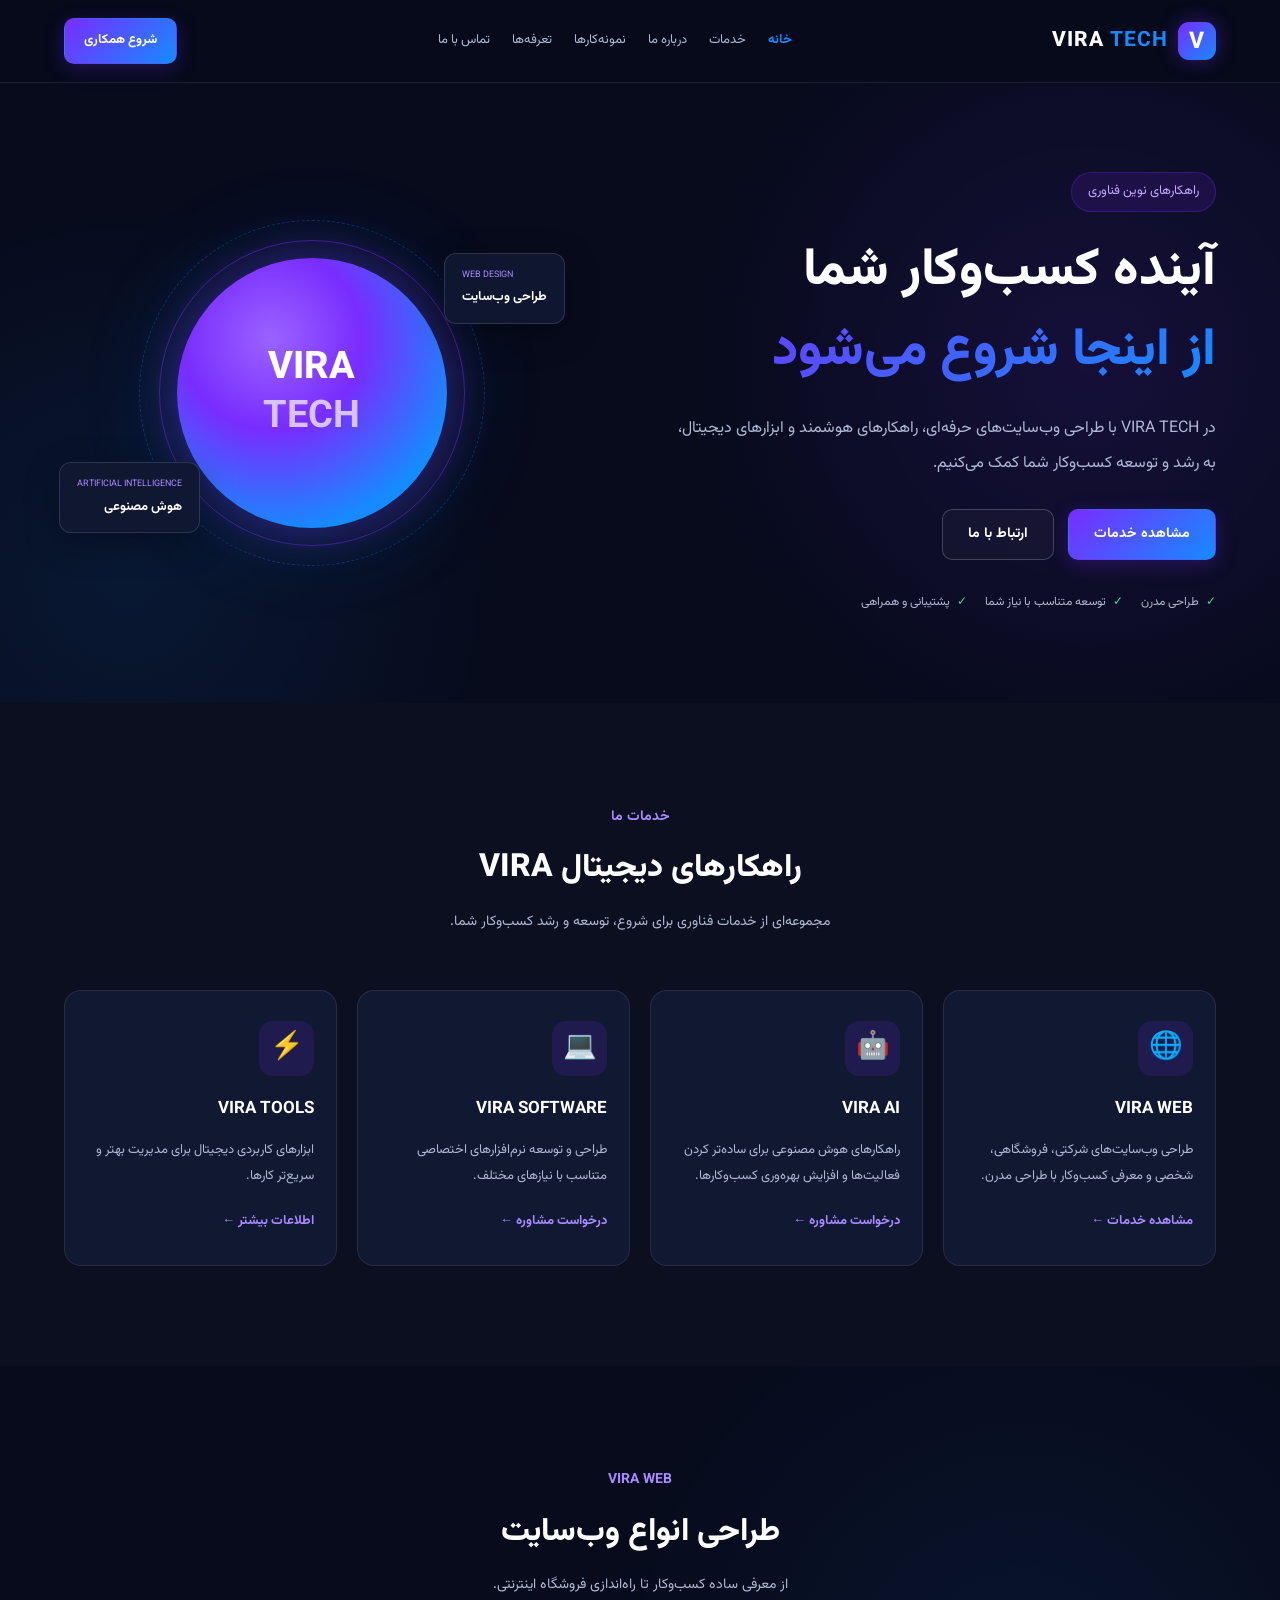
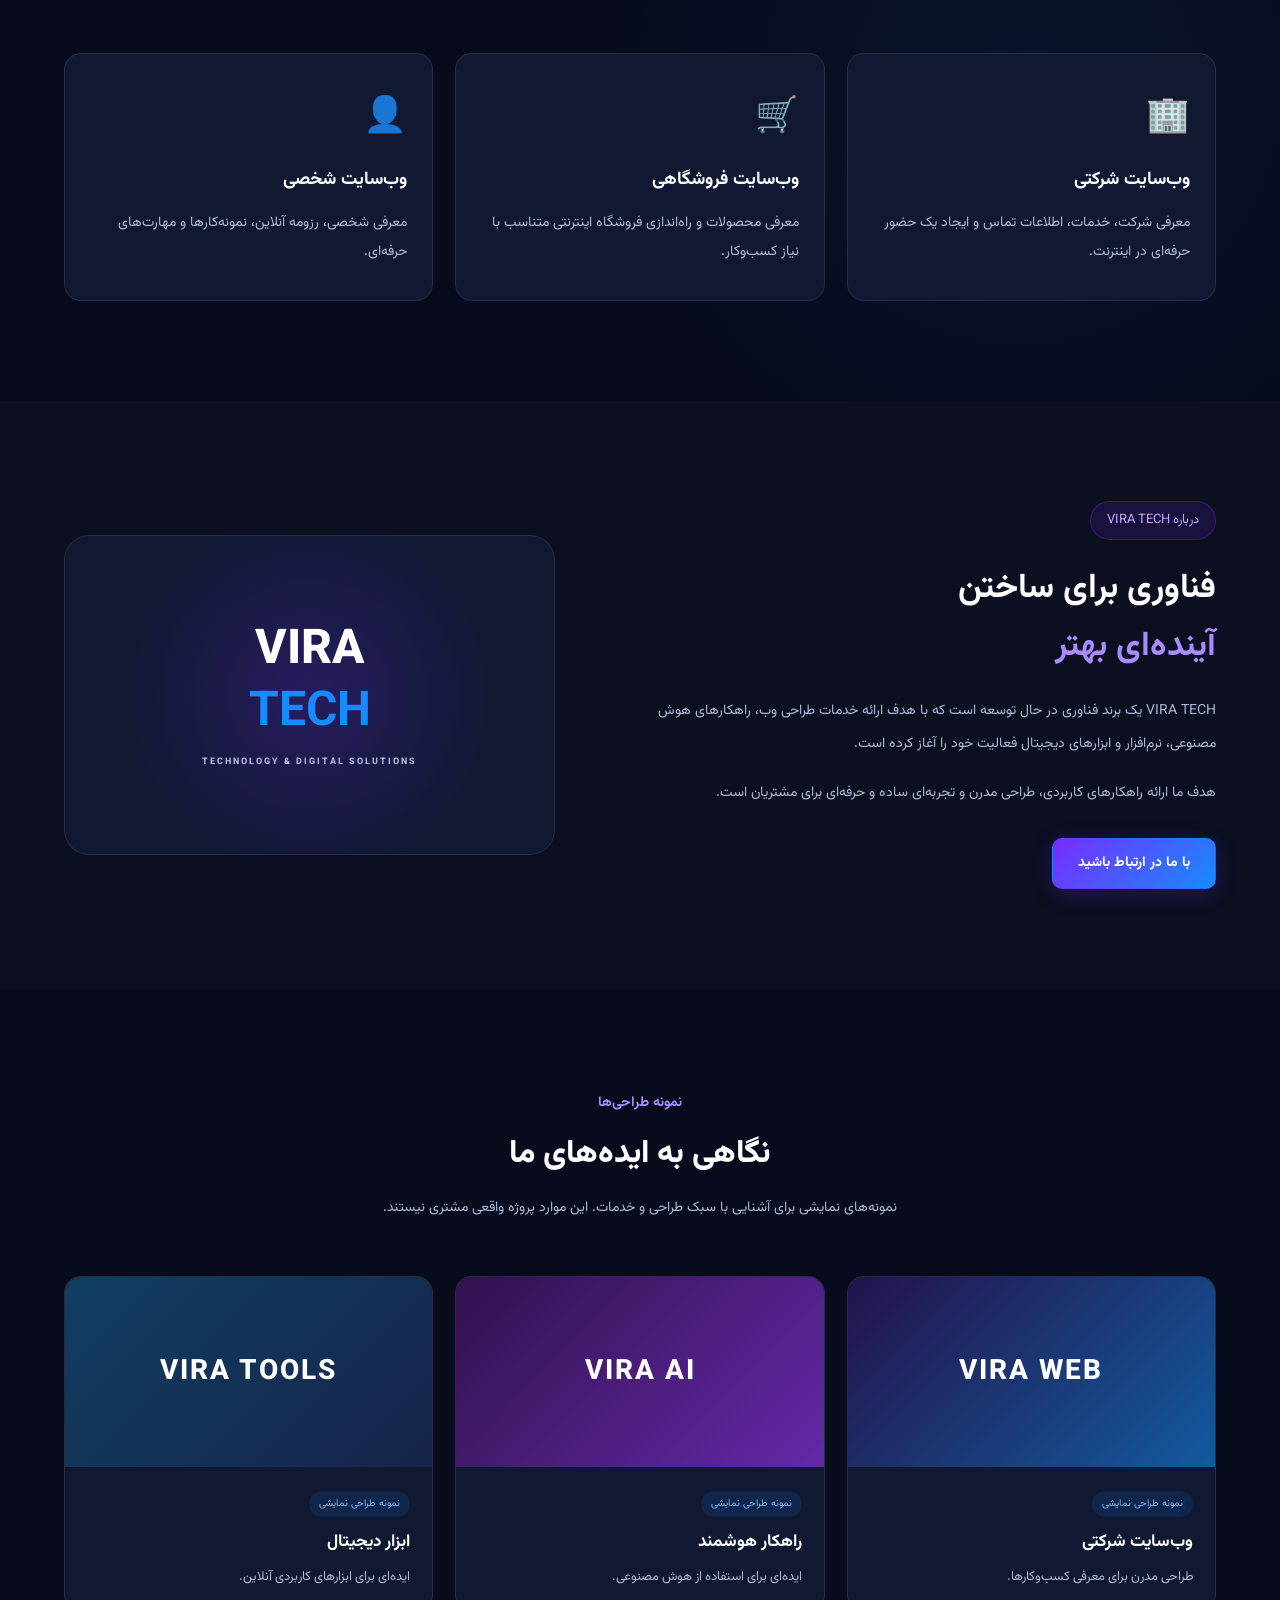
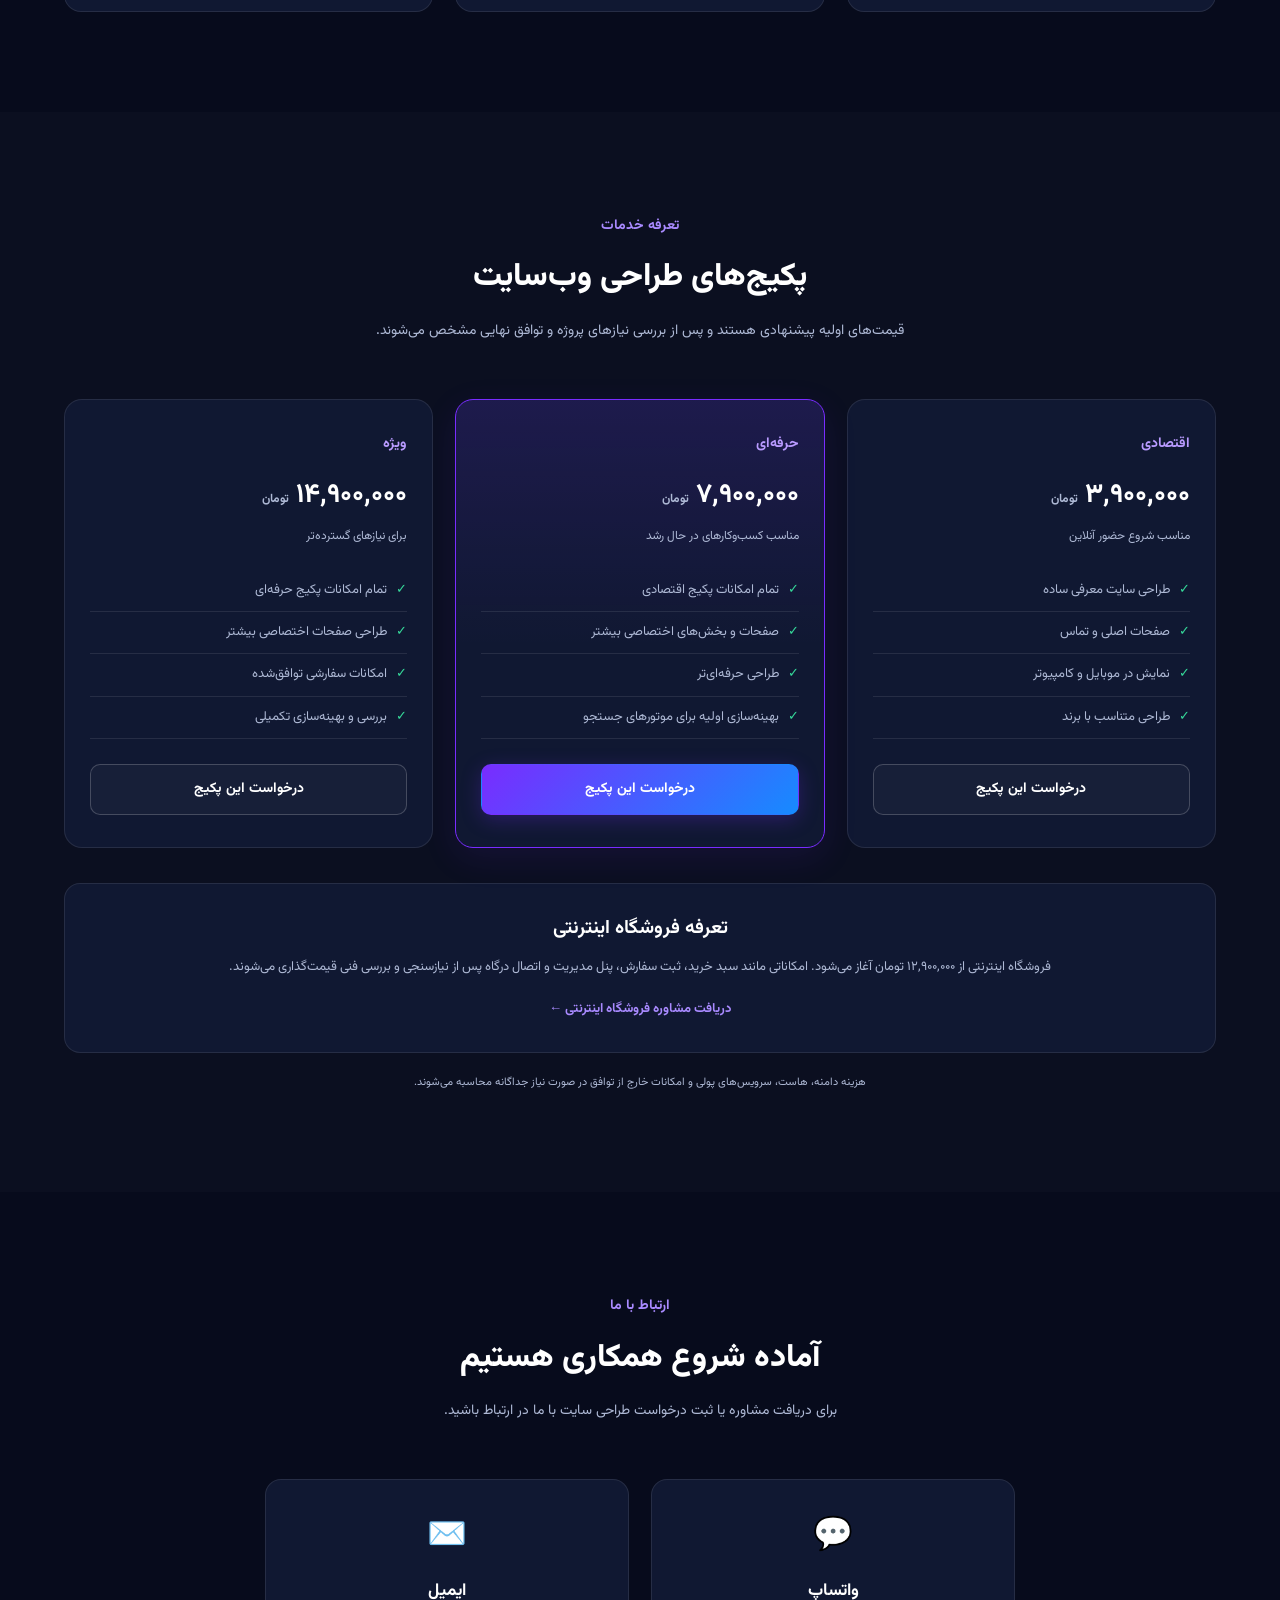
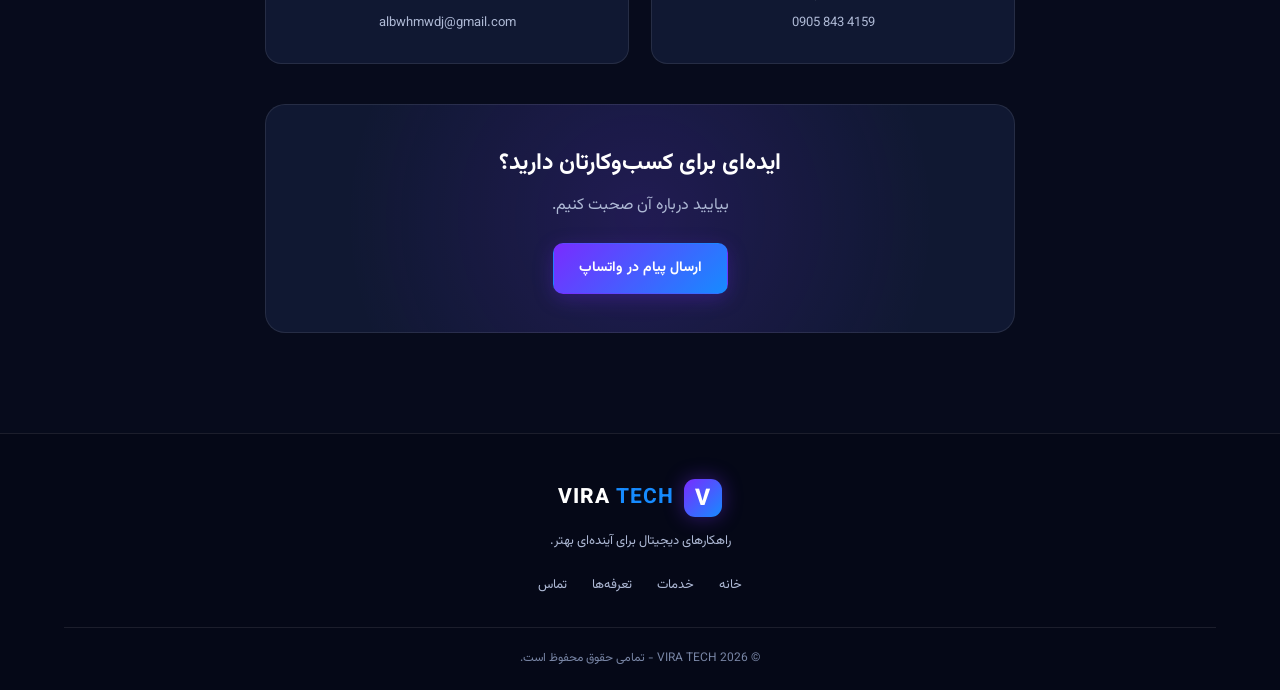
==== index.html @ 194a5f49 "Add files via upload" ====
<!DOCTYPE html>
<html lang="fa" dir="rtl">
<head>
    <meta charset="UTF-8">
    <meta name="viewport" content="width=device-width, initial-scale=1.0">

    <title>VIRA TECH | طراحی سایت و راهکارهای دیجیتال</title>

    <meta name="description" content="VIRA TECH ارائه‌دهنده خدمات طراحی وب‌سایت، راهکارهای هوش مصنوعی، نرم‌افزارهای اختصاصی و ابزارهای دیجیتال.">
    <meta name="keywords" content="طراحی سایت, طراحی سایت فروشگاهی, طراحی سایت شرکتی, هوش مصنوعی, ویرا تک">
    <meta name="author" content="VIRA TECH">
    <meta name="robots" content="index, follow">
    <meta name="theme-color" content="#070b1c">

    <meta property="og:title" content="VIRA TECH | آینده دیجیتال کسب‌وکار شما">
    <meta property="og:description" content="طراحی وب‌سایت و راهکارهای دیجیتال برای رشد کسب‌وکار شما.">
    <meta property="og:type" content="website">

    <!-- پس از تهیه دامنه، آدرس واقعی را جایگزین کنید -->
    <link rel="canonical" href="https://YOUR-DOMAIN.com/">

    <link rel="stylesheet" href="style.css">
</head>

<body>

    <!-- Header -->
    <header class="header">
        <div class="container nav-container">

            <a href="#home" class="logo">
                <span class="logo-icon">V</span>
                <span>VIRA <strong>TECH</strong></span>
            </a>

            <nav class="nav-menu">
                <a href="#home">خانه</a>
                <a href="#services">خدمات</a>
                <a href="#about">درباره ما</a>
                <a href="#portfolio">نمونه‌کارها</a>
                <a href="#pricing">تعرفه‌ها</a>
                <a href="#contact">تماس با ما</a>
            </nav>

            <a href="#contact" class="btn btn-primary nav-cta">
                شروع همکاری
            </a>

        </div>
    </header>


    <!-- Hero -->
    <section class="hero" id="home">
        <div class="container hero-container">

            <div class="hero-content">

                <span class="hero-tag">
                    راهکارهای نوین فناوری
                </span>

                <h1>
                    آینده کسب‌وکار شما
                    <span>از اینجا شروع می‌شود</span>
                </h1>

                <p>
                    در VIRA TECH با طراحی وب‌سایت‌های حرفه‌ای،
                    راهکارهای هوشمند و ابزارهای دیجیتال،
                    به رشد و توسعه کسب‌وکار شما کمک می‌کنیم.
                </p>

                <div class="hero-buttons">
                    <a href="#services" class="btn btn-primary">
                        مشاهده خدمات
                    </a>

                    <a href="#contact" class="btn btn-outline">
                        ارتباط با ما
                    </a>
                </div>

                <div class="hero-trust">
                    <span>طراحی مدرن</span>
                    <span>توسعه متناسب با نیاز شما</span>
                    <span>پشتیبانی و همراهی</span>
                </div>

            </div>

            <div class="hero-visual">
                <div class="hero-orb">
                    <div class="orb-inner">
                        <span>VIRA</span>
                        <strong>TECH</strong>
                    </div>
                </div>

                <div class="floating-card card-one">
                    <span>WEB DESIGN</span>
                    <strong>طراحی وب‌سایت</strong>
                </div>

                <div class="floating-card card-two">
                    <span>ARTIFICIAL INTELLIGENCE</span>
                    <strong>هوش مصنوعی</strong>
                </div>
            </div>

        </div>
    </section>


    <!-- Services -->
    <section class="section services" id="services">
        <div class="container">

            <div class="section-heading">
                <span>خدمات ما</span>
                <h2>راهکارهای دیجیتال VIRA</h2>
                <p>
                    مجموعه‌ای از خدمات فناوری برای شروع،
                    توسعه و رشد کسب‌وکار شما.
                </p>
            </div>

            <div class="services-grid">

                <article class="service-card">
                    <div class="service-icon">🌐</div>
                    <h3>VIRA WEB</h3>
                    <p>
                        طراحی وب‌سایت‌های شرکتی، فروشگاهی،
                        شخصی و معرفی کسب‌وکار با طراحی مدرن.
                    </p>
                    <a href="#web-services">مشاهده خدمات ←</a>
                </article>

                <article class="service-card">
                    <div class="service-icon">🤖</div>
                    <h3>VIRA AI</h3>
                    <p>
                        راهکارهای هوش مصنوعی برای ساده‌تر کردن
                        فعالیت‌ها و افزایش بهره‌وری کسب‌وکارها.
                    </p>
                    <a href="#contact">درخواست مشاوره ←</a>
                </article>

                <article class="service-card">
                    <div class="service-icon">💻</div>
                    <h3>VIRA SOFTWARE</h3>
                    <p>
                        طراحی و توسعه نرم‌افزارهای اختصاصی
                        متناسب با نیازهای مختلف.
                    </p>
                    <a href="#contact">درخواست مشاوره ←</a>
                </article>

                <article class="service-card">
                    <div class="service-icon">⚡</div>
                    <h3>VIRA TOOLS</h3>
                    <p>
                        ابزارهای کاربردی دیجیتال برای
                        مدیریت بهتر و سریع‌تر کارها.
                    </p>
                    <a href="#contact">اطلاعات بیشتر ←</a>
                </article>

            </div>
        </div>
    </section>


    <!-- Web Services -->
    <section class="section web-services" id="web-services">
        <div class="container">

            <div class="section-heading">
                <span>VIRA WEB</span>
                <h2>طراحی انواع وب‌سایت</h2>
                <p>
                    از معرفی ساده کسب‌وکار تا راه‌اندازی فروشگاه اینترنتی.
                </p>
            </div>

            <div class="web-types-grid">

                <article class="web-type-card">
                    <div class="web-type-icon">🏢</div>
                    <h3>وب‌سایت شرکتی</h3>
                    <p>
                        معرفی شرکت، خدمات، اطلاعات تماس
                        و ایجاد یک حضور حرفه‌ای در اینترنت.
                    </p>
                </article>

                <article class="web-type-card">
                    <div class="web-type-icon">🛒</div>
                    <h3>وب‌سایت فروشگاهی</h3>
                    <p>
                        معرفی محصولات و راه‌اندازی فروشگاه
                        اینترنتی متناسب با نیاز کسب‌وکار.
                    </p>
                </article>

                <article class="web-type-card">
                    <div class="web-type-icon">👤</div>
                    <h3>وب‌سایت شخصی</h3>
                    <p>
                        معرفی شخصی، رزومه آنلاین،
                        نمونه‌کارها و مهارت‌های حرفه‌ای.
                    </p>
                </article>

            </div>

        </div>
    </section>


    <!-- About -->
    <section class="section about" id="about">
        <div class="container about-container">

            <div class="about-content">
                <span class="section-tag">درباره VIRA TECH</span>

                <h2>
                    فناوری برای ساختن
                    <span>آینده‌ای بهتر</span>
                </h2>

                <p>
                    VIRA TECH یک برند فناوری در حال توسعه است
                    که با هدف ارائه خدمات طراحی وب، راهکارهای
                    هوش مصنوعی، نرم‌افزار و ابزارهای دیجیتال
                    فعالیت خود را آغاز کرده است.
                </p>

                <p>
                    هدف ما ارائه راهکارهای کاربردی، طراحی مدرن
                    و تجربه‌ای ساده و حرفه‌ای برای مشتریان است.
                </p>

                <a href="#contact" class="btn btn-primary">
                    با ما در ارتباط باشید
                </a>
            </div>

            <div class="about-visual">
                <div class="about-logo">
                    <span>VIRA</span>
                    <strong>TECH</strong>
                    <small>TECHNOLOGY & DIGITAL SOLUTIONS</small>
                </div>
            </div>

        </div>
    </section>


    <!-- Portfolio -->
    <section class="section portfolio" id="portfolio">
        <div class="container">

            <div class="section-heading">
                <span>نمونه طراحی‌ها</span>
                <h2>نگاهی به ایده‌های ما</h2>
                <p>
                    نمونه‌های نمایشی برای آشنایی با سبک طراحی و خدمات.
                    این موارد پروژه واقعی مشتری نیستند.
                </p>
            </div>

            <div class="portfolio-grid">

                <article class="portfolio-card">
                    <div class="portfolio-image portfolio-web">
                        <span>VIRA WEB</span>
                    </div>
                    <div class="portfolio-info">
                        <span class="demo-label">نمونه طراحی نمایشی</span>
                        <h3>وب‌سایت شرکتی</h3>
                        <p>طراحی مدرن برای معرفی کسب‌وکارها.</p>
                    </div>
                </article>

                <article class="portfolio-card">
                    <div class="portfolio-image portfolio-ai">
                        <span>VIRA AI</span>
                    </div>
                    <div class="portfolio-info">
                        <span class="demo-label">نمونه طراحی نمایشی</span>
                        <h3>راهکار هوشمند</h3>
                        <p>ایده‌ای برای استفاده از هوش مصنوعی.</p>
                    </div>
                </article>

                <article class="portfolio-card">
                    <div class="portfolio-image portfolio-tools">
                        <span>VIRA TOOLS</span>
                    </div>
                    <div class="portfolio-info">
                        <span class="demo-label">نمونه طراحی نمایشی</span>
                        <h3>ابزار دیجیتال</h3>
                        <p>ایده‌ای برای ابزارهای کاربردی آنلاین.</p>
                    </div>
                </article>

            </div>
        </div>
    </section>


    <!-- Pricing -->
    <section class="section pricing" id="pricing">
        <div class="container">

            <div class="section-heading">
                <span>تعرفه خدمات</span>
                <h2>پکیج‌های طراحی وب‌سایت</h2>
                <p>
                    قیمت‌های اولیه پیشنهادی هستند و پس از بررسی نیازهای
                    پروژه و توافق نهایی مشخص می‌شوند.
                </p>
            </div>

            <div class="pricing-grid">

                <article class="pricing-card">
                    <span class="plan-name">اقتصادی</span>
                    <h3>۳,۹۰۰,۰۰۰ <small>تومان</small></h3>
                    <p>مناسب شروع حضور آنلاین</p>

                    <ul>
                        <li>طراحی سایت معرفی ساده</li>
                        <li>صفحات اصلی و تماس</li>
                        <li>نمایش در موبایل و کامپیوتر</li>
                        <li>طراحی متناسب با برند</li>
                    </ul>

                    <a href="#contact" class="btn btn-outline">
                        درخواست این پکیج
                    </a>
                </article>

                <article class="pricing-card featured">
                    <span class="plan-name">حرفه‌ای</span>
                    <h3>۷,۹۰۰,۰۰۰ <small>تومان</small></h3>
                    <p>مناسب کسب‌وکارهای در حال رشد</p>

                    <ul>
                        <li>تمام امکانات پکیج اقتصادی</li>
                        <li>صفحات و بخش‌های اختصاصی بیشتر</li>
                        <li>طراحی حرفه‌ای‌تر</li>
                        <li>بهینه‌سازی اولیه برای موتورهای جستجو</li>
                    </ul>

                    <a href="#contact" class="btn btn-primary">
                        درخواست این پکیج
                    </a>
                </article>

                <article class="pricing-card">
                    <span class="plan-name">ویژه</span>
                    <h3>۱۴,۹۰۰,۰۰۰ <small>تومان</small></h3>
                    <p>برای نیازهای گسترده‌تر</p>

                    <ul>
                        <li>تمام امکانات پکیج حرفه‌ای</li>
                        <li>طراحی صفحات اختصاصی بیشتر</li>
                        <li>امکانات سفارشی توافق‌شده</li>
                        <li>بررسی و بهینه‌سازی تکمیلی</li>
                    </ul>

                    <a href="#contact" class="btn btn-outline">
                        درخواست این پکیج
                    </a>
                </article>

            </div>

            <div class="pricing-note">
                <h3>تعرفه فروشگاه اینترنتی</h3>
                <p>
                    فروشگاه اینترنتی از ۱۲,۹۰۰,۰۰۰ تومان آغاز می‌شود.
                    امکاناتی مانند سبد خرید، ثبت سفارش، پنل مدیریت
                    و اتصال درگاه پس از نیازسنجی و بررسی فنی قیمت‌گذاری می‌شوند.
                </p>
                <a href="#contact">دریافت مشاوره فروشگاه اینترنتی ←</a>
            </div>

            <p class="pricing-disclaimer">
                هزینه دامنه، هاست، سرویس‌های پولی و امکانات خارج از توافق
                در صورت نیاز جداگانه محاسبه می‌شوند.
            </p>

        </div>
    </section>


    <!-- Contact -->
    <section class="section contact" id="contact">
        <div class="container">

            <div class="section-heading">
                <span>ارتباط با ما</span>
                <h2>آماده شروع همکاری هستیم</h2>
                <p>
                    برای دریافت مشاوره یا ثبت درخواست طراحی سایت
                    با ما در ارتباط باشید.
                </p>
            </div>

            <div class="contact-grid">

                <a href="https://wa.me/989058434159?text=سلام، برای دریافت اطلاعات خدمات VIRA TECH پیام می‌دهم."
                   target="_blank" rel="noopener noreferrer"
                   class="contact-card">
                    <span>💬</span>
                    <h3>واتساپ</h3>
                    <p>0905 843 4159</p>
                </a>

                <a href="mailto:albwhmwdj@gmail.com" class="contact-card">
                    <span>✉️</span>
                    <h3>ایمیل</h3>
                    <p>albwhmwdj@gmail.com</p>
                </a>

            </div>

            <div class="contact-cta">
                <h3>ایده‌ای برای کسب‌وکارتان دارید؟</h3>
                <p>بیایید درباره آن صحبت کنیم.</p>

                <a href="https://wa.me/989058434159"
                   target="_blank" rel="noopener noreferrer"
                   class="btn btn-primary">
                    ارسال پیام در واتساپ
                </a>
            </div>

        </div>
    </section>


    <!-- Footer -->
    <footer class="footer">
        <div class="container footer-container">

            <a href="#home" class="logo footer-logo">
                <span class="logo-icon">V</span>
                <span>VIRA <strong>TECH</strong></span>
            </a>

            <p>
                راهکارهای دیجیتال برای آینده‌ای بهتر.
            </p>

            <div class="footer-links">
                <a href="#home">خانه</a>
                <a href="#services">خدمات</a>
                <a href="#pricing">تعرفه‌ها</a>
                <a href="#contact">تماس</a>
            </div>

            <div class="footer-bottom">
                <p>© 2026 VIRA TECH - تمامی حقوق محفوظ است.</p>
            </div>

        </div>
    </footer>


    <script src="script.js"></script>

</body>
</html>
---- style.css ----
@import url('https://fonts.googleapis.com/css2?family=Vazirmatn:wght@400;500;600;700;800&display=swap');

:root {
    --bg: #070b1c;
    --surface: #101832;
    --surface-light: #172341;
    --purple: #792cff;
    --blue: #168bff;
    --white: #ffffff;
    --muted: #aeb9d5;
    --border: rgba(255,255,255,0.09);
    --gradient: linear-gradient(135deg, #792cff, #168bff);
}

* {
    margin: 0;
    padding: 0;
    box-sizing: border-box;
}

html {
    scroll-behavior: smooth;
    scroll-padding-top: 90px;
}

body {
    background: var(--bg);
    color: var(--white);
    font-family: 'Vazirmatn', sans-serif;
    line-height: 1.8;
    overflow-x: hidden;
}

a {
    text-decoration: none;
    color: inherit;
}

button,
input {
    font-family: inherit;
}

.container {
    width: 90%;
    max-width: 1200px;
    margin: auto;
}

.section {
    padding: 100px 0;
}

section {
    scroll-margin-top: 85px;
}

/* HEADER */

.header {
    width: 100%;
    position: sticky;
    top: 0;
    z-index: 1000;
    background: rgba(7, 11, 28, 0.92);
    backdrop-filter: blur(15px);
    border-bottom: 1px solid var(--border);
}

.nav-container {
    min-height: 82px;
    display: flex;
    align-items: center;
    justify-content: space-between;
    gap: 20px;
}

.logo {
    display: inline-flex;
    align-items: center;
    gap: 10px;
    font-size: 21px;
    font-weight: 800;
    letter-spacing: 1px;
    white-space: nowrap;
}

.logo strong {
    color: var(--blue);
}

.logo-icon {
    width: 38px;
    height: 38px;
    border-radius: 11px;
    background: var(--gradient);
    display: grid;
    place-items: center;
    font-size: 23px;
    box-shadow: 0 0 20px rgba(121,44,255,0.4);
}

.nav-menu {
    display: flex;
    align-items: center;
    gap: 22px;
}

.nav-menu a {
    font-size: 13px;
    color: var(--muted);
    transition: 0.3s;
}

.nav-menu a:hover {
    color: var(--blue);
}

/* BUTTONS */

.btn {
    display: inline-flex;
    align-items: center;
    justify-content: center;
    gap: 8px;
    padding: 12px 25px;
    border-radius: 10px;
    font-size: 14px;
    font-weight: 700;
    border: 1px solid transparent;
    cursor: pointer;
    transition: 0.3s;
    text-align: center;
}

.btn:hover {
    transform: translateY(-3px);
}

.btn-primary {
    background: var(--gradient);
    color: var(--white);
    box-shadow: 0 5px 20px rgba(121,44,255,0.25);
}

.btn-primary:hover {
    box-shadow: 0 8px 30px rgba(121,44,255,0.4);
}

.btn-outline {
    border-color: rgba(255,255,255,0.2);
    color: var(--white);
    background: rgba(255,255,255,0.03);
}

.btn-outline:hover {
    border-color: var(--purple);
    background: rgba(121,44,255,0.12);
}

.nav-cta {
    padding: 10px 19px;
    font-size: 13px;
}

/* HERO */

.hero {
    min-height: 620px;
    display: flex;
    align-items: center;
    position: relative;
    overflow: hidden;
    background:
        radial-gradient(circle at 85% 45%, rgba(121,44,255,0.13), transparent 35%),
        radial-gradient(circle at 10% 80%, rgba(22,139,255,0.1), transparent 30%);
}

.hero-container {
    display: grid;
    grid-template-columns: 1.1fr 0.9fr;
    align-items: center;
    gap: 50px;
    padding-top: 60px;
    padding-bottom: 60px;
}

.hero-content {
    max-width: 650px;
}

.hero-tag,
.section-tag {
    display: inline-block;
    padding: 7px 16px;
    background: rgba(121,44,255,0.13);
    border: 1px solid rgba(121,44,255,0.3);
    color: #c5a5ff;
    border-radius: 30px;
    font-size: 13px;
    margin-bottom: 20px;
}

.hero h1 {
    font-size: clamp(32px, 4.5vw, 52px);
    line-height: 1.55;
    font-weight: 800;
    margin-bottom: 18px;
}

.hero h1 span {
    display: block;
    background: var(--gradient);
    background-clip: text;
    -webkit-background-clip: text;
    color: transparent;
}

.hero-content > p {
    color: var(--muted);
    font-size: 16px;
    line-height: 2.2;
    max-width: 550px;
    margin-bottom: 28px;
}

.hero-buttons {
    display: flex;
    flex-wrap: wrap;
    gap: 14px;
}

.hero-trust {
    display: flex;
    flex-wrap: wrap;
    gap: 18px;
    margin-top: 32px;
    color: var(--muted);
    font-size: 12px;
}

.hero-trust span::before {
    content: "✓";
    color: #36d99a;
    margin-left: 7px;
}

.hero-visual {
    position: relative;
    min-height: 390px;
    display: flex;
    align-items: center;
    justify-content: center;
}

.hero-orb {
    width: 270px;
    height: 270px;
    border-radius: 50%;
    background:
        radial-gradient(circle at 35% 30%, #9b63ff, #792cff 35%, #168bff 75%);
    box-shadow:
        0 0 50px rgba(121,44,255,0.4),
        0 0 100px rgba(22,139,255,0.2);
    display: grid;
    place-items: center;
    animation: float 5s ease-in-out infinite;
    position: relative;
}

.hero-orb::before {
    content: "";
    position: absolute;
    inset: -18px;
    border: 1px solid rgba(121,44,255,0.45);
    border-radius: 50%;
}

.hero-orb::after {
    content: "";
    position: absolute;
    inset: -38px;
    border: 1px dashed rgba(22,139,255,0.3);
    border-radius: 50%;
}

.orb-inner {
    display: flex;
    flex-direction: column;
    align-items: center;
    line-height: 1.3;
    font-size: 38px;
    font-weight: 800;
}

.orb-inner strong {
    color: #d7c3ff;
}

.floating-card {
    position: absolute;
    background: rgba(16,24,50,0.95);
    border: 1px solid rgba(255,255,255,0.13);
    border-radius: 12px;
    padding: 13px 17px;
    box-shadow: 0 10px 35px rgba(0,0,0,0.3);
    backdrop-filter: blur(10px);
    display: flex;
    flex-direction: column;
    gap: 3px;
}

.floating-card span {
    font-size: 9px;
    color: #a88aff;
    direction: ltr;
}

.floating-card strong {
    font-size: 13px;
}

.card-one {
    top: 55px;
    right: -5px;
}

.card-two {
    bottom: 55px;
    left: -5px;
}

@keyframes float {
    0%, 100% {
        transform: translateY(0);
    }
    50% {
        transform: translateY(-15px);
    }
}

/* SECTION HEADING */

.section-heading {
    text-align: center;
    max-width: 680px;
    margin: 0 auto 55px;
}

.section-heading > span {
    display: inline-block;
    color: #a98aff;
    font-size: 14px;
    font-weight: 700;
    margin-bottom: 10px;
}

.section-heading h2 {
    font-size: 32px;
    font-weight: 800;
    margin-bottom: 12px;
}

.section-heading p {
    color: var(--muted);
    font-size: 14px;
}

/* SERVICES */

.services {
    background: rgba(255,255,255,0.015);
}

.services-grid {
    display: grid;
    grid-template-columns: repeat(4, 1fr);
    gap: 20px;
}

.service-card {
    background: var(--surface);
    border: 1px solid var(--border);
    border-radius: 17px;
    padding: 30px 22px;
    transition: 0.35s;
    min-height: 255px;
}

.service-card:hover {
    transform: translateY(-8px);
    border-color: var(--purple);
    box-shadow: 0 12px 35px rgba(121,44,255,0.12);
}

.service-icon {
    width: 55px;
    height: 55px;
    border-radius: 14px;
    background: rgba(121,44,255,0.14);
    display: grid;
    place-items: center;
    font-size: 27px;
    margin-bottom: 18px;
}

.service-card h3 {
    font-size: 17px;
    margin-bottom: 12px;
}

.service-card p {
    font-size: 13px;
    color: var(--muted);
    line-height: 2;
    margin-bottom: 18px;
}

.service-card a,
.pricing-note a {
    font-size: 13px;
    font-weight: 700;
    color: #a98aff;
}

.service-card a:hover,
.pricing-note a:hover {
    color: var(--blue);
}

/* WEB TYPES */

.web-services {
    background:
        radial-gradient(circle at 80% 50%, rgba(22,139,255,0.07), transparent 40%);
}

.web-types-grid {
    display: grid;
    grid-template-columns: repeat(3, 1fr);
    gap: 22px;
}

.web-type-card {
    background: var(--surface);
    border: 1px solid var(--border);
    padding: 32px 25px;
    border-radius: 17px;
    transition: 0.3s;
}

.web-type-card:hover {
    border-color: var(--blue);
    transform: translateY(-5px);
}

.web-type-icon {
    font-size: 35px;
    margin-bottom: 15px;
}

.web-type-card h3 {
    font-size: 18px;
    margin-bottom: 12px;
}

.web-type-card p {
    font-size: 14px;
    color: var(--muted);
    line-height: 2.1;
}

/* ABOUT */

.about {
    background: rgba(255,255,255,0.015);
}

.about-container {
    display: grid;
    grid-template-columns: 1.1fr 0.9fr;
    gap: 60px;
    align-items: center;
}

.about-content h2 {
    font-size: 34px;
    line-height: 1.7;
    margin-bottom: 20px;
}

.about-content h2 span {
    display: block;
    color: #a98aff;
}

.about-content p {
    color: var(--muted);
    font-size: 14px;
    line-height: 2.3;
    margin-bottom: 17px;
}

.about-content .btn {
    margin-top: 12px;
}

.about-visual {
    min-height: 320px;
    border: 1px solid var(--border);
    border-radius: 25px;
    background:
        radial-gradient(circle at center, rgba(121,44,255,0.22), transparent 65%),
        var(--surface);
    display: grid;
    place-items: center;
}

.about-logo {
    display: flex;
    flex-direction: column;
    align-items: center;
    line-height: 1.3;
    font-size: 48px;
    font-weight: 800;
}

.about-logo strong {
    color: var(--blue);
}

.about-logo small {
    font-size: 9px;
    color: var(--muted);
    letter-spacing: 2px;
    margin-top: 12px;
    direction: ltr;
}

/* PORTFOLIO */

.portfolio-grid {
    display: grid;
    grid-template-columns: repeat(3, 1fr);
    gap: 22px;
}

.portfolio-card {
    background: var(--surface);
    border: 1px solid var(--border);
    border-radius: 17px;
    overflow: hidden;
    transition: 0.3s;
}

.portfolio-card:hover {
    transform: translateY(-6px);
    border-color: var(--purple);
}

.portfolio-image {
    height: 190px;
    display: grid;
    place-items: center;
    font-size: 28px;
    font-weight: 800;
    direction: ltr;
    letter-spacing: 2px;
}

.portfolio-web {
    background: linear-gradient(135deg, #24134c, #125a9d);
}

.portfolio-ai {
    background: linear-gradient(135deg, #31124e, #6428a8);
}

.portfolio-tools {
    background: linear-gradient(135deg, #103e61, #17244b);
}

.portfolio-info {
    padding: 22px;
}

.demo-label {
    display: inline-block;
    background: rgba(22,139,255,0.12);
    color: #73baff;
    border-radius: 20px;
    padding: 4px 10px;
    font-size: 10px;
    margin-bottom: 10px;
}

.portfolio-info h3 {
    font-size: 17px;
    margin-bottom: 8px;
}

.portfolio-info p {
    color: var(--muted);
    font-size: 13px;
}

/* PRICING */

.pricing {
    background: rgba(255,255,255,0.015);
}

.pricing-grid {
    display: grid;
    grid-template-columns: repeat(3, 1fr);
    gap: 22px;
    align-items: stretch;
}

.pricing-card {
    background: var(--surface);
    border: 1px solid var(--border);
    border-radius: 18px;
    padding: 32px 25px;
    transition: 0.3s;
    display: flex;
    flex-direction: column;
}

.pricing-card:hover {
    transform: translateY(-6px);
    border-color: var(--purple);
}

.pricing-card.featured {
    border-color: var(--purple);
    background:
        linear-gradient(180deg, rgba(121,44,255,0.13), transparent 55%),
        var(--surface);
    box-shadow: 0 10px 35px rgba(121,44,255,0.1);
}

.plan-name {
    color: #b99bff;
    font-size: 14px;
    font-weight: 700;
}

.pricing-card h3 {
    font-size: 27px;
    margin: 15px 0 5px;
}

.pricing-card h3 small {
    font-size: 12px;
    color: var(--muted);
}

.pricing-card > p {
    color: var(--muted);
    font-size: 12px;
    margin-bottom: 22px;
}

.pricing-card ul {
    list-style: none;
    margin-bottom: 25px;
    flex: 1;
}

.pricing-card li {
    color: var(--muted);
    font-size: 13px;
    padding: 9px 0;
    border-bottom: 1px solid var(--border);
}

.pricing-card li::before {
    content: "✓";
    color: #36d99a;
    margin-left: 9px;
}

.pricing-card .btn {
    width: 100%;
}

.pricing-note {
    margin-top: 35px;
    padding: 28px;
    border-radius: 16px;
    border: 1px solid var(--border);
    background: var(--surface);
    text-align: center;
}

.pricing-note h3 {
    font-size: 19px;
    margin-bottom: 10px;
}

.pricing-note p {
    color: var(--muted);
    font-size: 13px;
    margin-bottom: 15px;
}

.pricing-disclaimer {
    text-align: center;
    color: var(--muted);
    font-size: 11px;
    margin-top: 20px;
}

/* CONTACT */

.contact-grid {
    display: grid;
    grid-template-columns: repeat(2, 1fr);
    gap: 22px;
    max-width: 750px;
    margin: 0 auto 40px;
}

.contact-card {
    background: var(--surface);
    border: 1px solid var(--border);
    padding: 28px;
    border-radius: 16px;
    text-align: center;
    transition: 0.3s;
}

.contact-card:hover {
    border-color: var(--blue);
    transform: translateY(-5px);
}

.contact-card > span {
    font-size: 32px;
}

.contact-card h3 {
    font-size: 17px;
    margin: 10px 0 5px;
}

.contact-card p {
    color: var(--muted);
    font-size: 13px;
    direction: ltr;
}

.contact-cta {
    max-width: 750px;
    margin: auto;
    text-align: center;
    padding: 38px 20px;
    background:
        radial-gradient(circle at center, rgba(121,44,255,0.16), transparent 75%),
        var(--surface);
    border: 1px solid var(--border);
    border-radius: 20px;
}

.contact-cta h3 {
    font-size: 23px;
    margin-bottom: 8px;
}

.contact-cta p {
    color: var(--muted);
    margin-bottom: 22px;
}

/* FOOTER */

.footer {
    background: #050817;
    border-top: 1px solid var(--border);
    padding: 45px 0 20px;
}

.footer-container {
    display: flex;
    flex-direction: column;
    align-items: center;
    text-align: center;
}

.footer-container > p {
    color: var(--muted);
    font-size: 13px;
    margin: 13px 0 20px;
}

.footer-links {
    display: flex;
    flex-wrap: wrap;
    justify-content: center;
    gap: 25px;
    margin-bottom: 30px;
}

.footer-links a {
    color: var(--muted);
    font-size: 13px;
    transition: 0.3s;
}

.footer-links a:hover {
    color: var(--blue);
}

.footer-bottom {
    width: 100%;
    padding-top: 20px;
    border-top: 1px solid var(--border);
}

.footer-bottom p {
    color: #7885a5;
    font-size: 12px;
}

/* RESPONSIVE TABLET */

@media (max-width: 950px) {

    .nav-menu {
        gap: 12px;
    }

    .nav-menu a {
        font-size: 11px;
    }

    .services-grid {
        grid-template-columns: repeat(2, 1fr);
    }

    .hero-container {
        gap: 25px;
    }

    .hero h1 {
        font-size: 38px;
    }

    .hero-orb {
        width: 220px;
        height: 220px;
    }

    .about-container {
        gap: 30px;
    }
}

/* RESPONSIVE MOBILE */

@media (max-width: 650px) {

    .container {
        width: 92%;
    }

    .section {
        padding: 70px 0;
    }

    .nav-container {
        min-height: 70px;
        flex-wrap: wrap;
        padding: 12px 0;
        justify-content: space-between;
    }

    .logo {
        font-size: 18px;
    }

    .nav-menu {
        order: 3;
        width: 100%;
        overflow-x: auto;
        justify-content: flex-start;
        padding: 9px 0;
        gap: 19px;
        scrollbar-width: none;
    }

    .nav-menu::-webkit-scrollbar {
        display: none;
    }

    .nav-menu a {
        font-size: 12px;
        white-space: nowrap;
    }

    .nav-cta {
        font-size: 11px;
        padding: 8px 12px;
    }

    .hero {
        min-height: auto;
    }

    .hero-container {
        grid-template-columns: 1fr;
        text-align: center;
        padding-top: 55px;
        padding-bottom: 60px;
        gap: 20px;
    }

    .hero-content {
        margin: auto;
    }

    .hero h1 {
        font-size: 32px;
    }

    .hero-content > p {
        font-size: 14px;
    }

    .hero-buttons,
    .hero-trust {
        justify-content: center;
    }

    .hero-trust {
        gap: 10px;
    }

    .hero-trust span {
        font-size: 10px;
    }

    .hero-visual {
        min-height: 300px;
    }

    .hero-orb {
        width: 190px;
        height: 190px;
    }

    .orb-inner {
        font-size: 30px;
    }

    .floating-card {
        padding: 9px 12px;
    }

    .floating-card strong {
        font-size: 11px;
    }

    .card-one {
        right: 0;
        top: 35px;
    }

    .card-two {
        left: 0;
        bottom: 35px;
    }

    .section-heading {
        margin-bottom: 35px;
    }

    .section-heading h2 {
        font-size: 25px;
    }

    .services-grid,
    .web-types-grid,
    .portfolio-grid,
    .pricing-grid,
    .contact-grid {
        grid-template-columns: 1fr;
    }

    .service-card {
        min-height: auto;
    }

    .about-container {
        grid-template-columns: 1fr;
        gap: 30px;
    }

    .about-content h2 {
        font-size: 27px;
    }

    .about-visual {
        min-height: 240px;
    }

    .about-logo {
        font-size: 38px;
    }

    .portfolio-image {
        height: 170px;
    }

    .pricing-card {
        padding: 27px 22px;
    }

    .contact-cta h3 {
        font-size: 19px;
    }

    .footer-links {
        gap: 15px;
    }
}

/* SMALL MOBILE */

@media (max-width: 380px) {

    .logo {
        font-size: 16px;
    }

    .nav-cta {
        font-size: 10px;
        padding: 7px 9px;
    }

    .hero h1 {
        font-size: 27px;
    }

    .hero-buttons .btn {
        width: 100%;
    }

    .hero-orb {
        width: 165px;
        height: 165px;
    }

    .floating-card strong {
        font-size: 10px;
    }
}

/* REDUCED MOTION */

@media (prefers-reduced-motion: reduce) {
    *,
    *::before,
    *::after {
        scroll-behavior: auto !important;
        animation-duration: 0.01ms !important;
        animation-iteration-count: 1 !important;
        transition-duration: 0.01ms !important;
    }
}
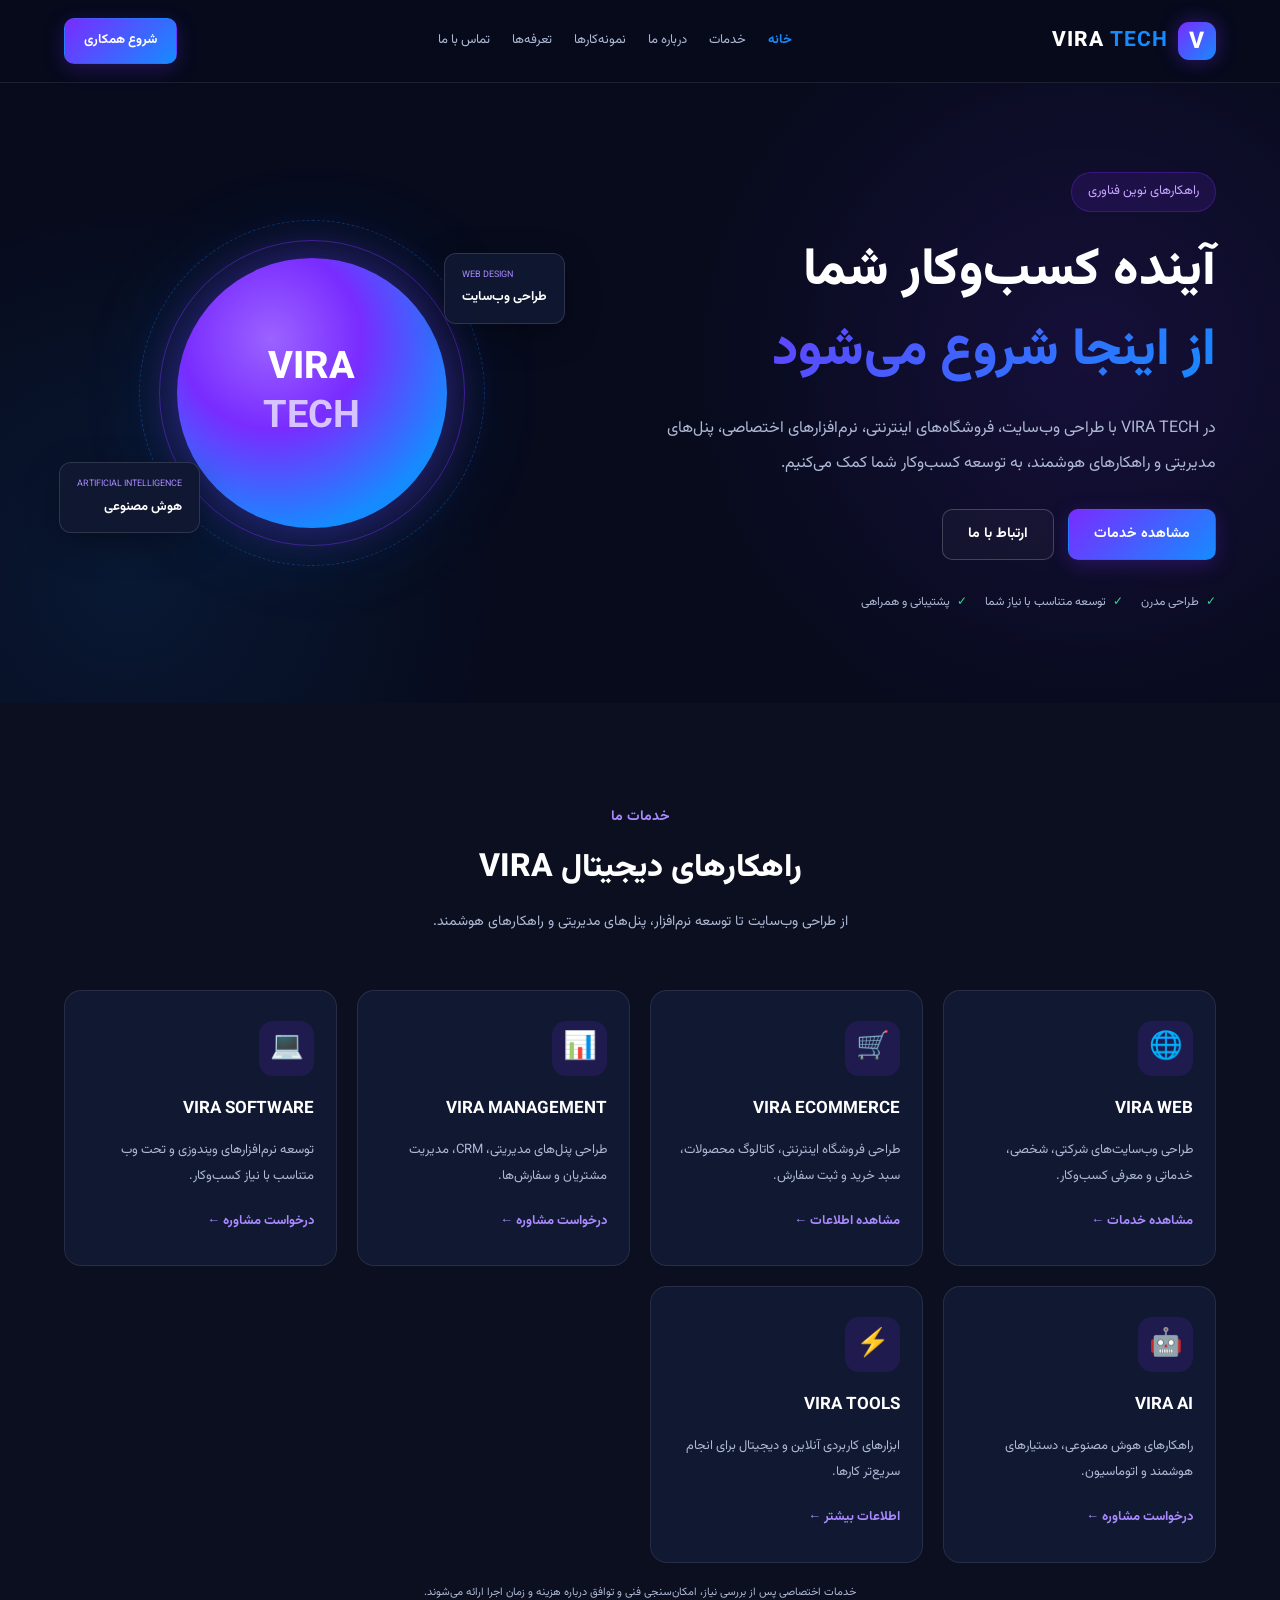
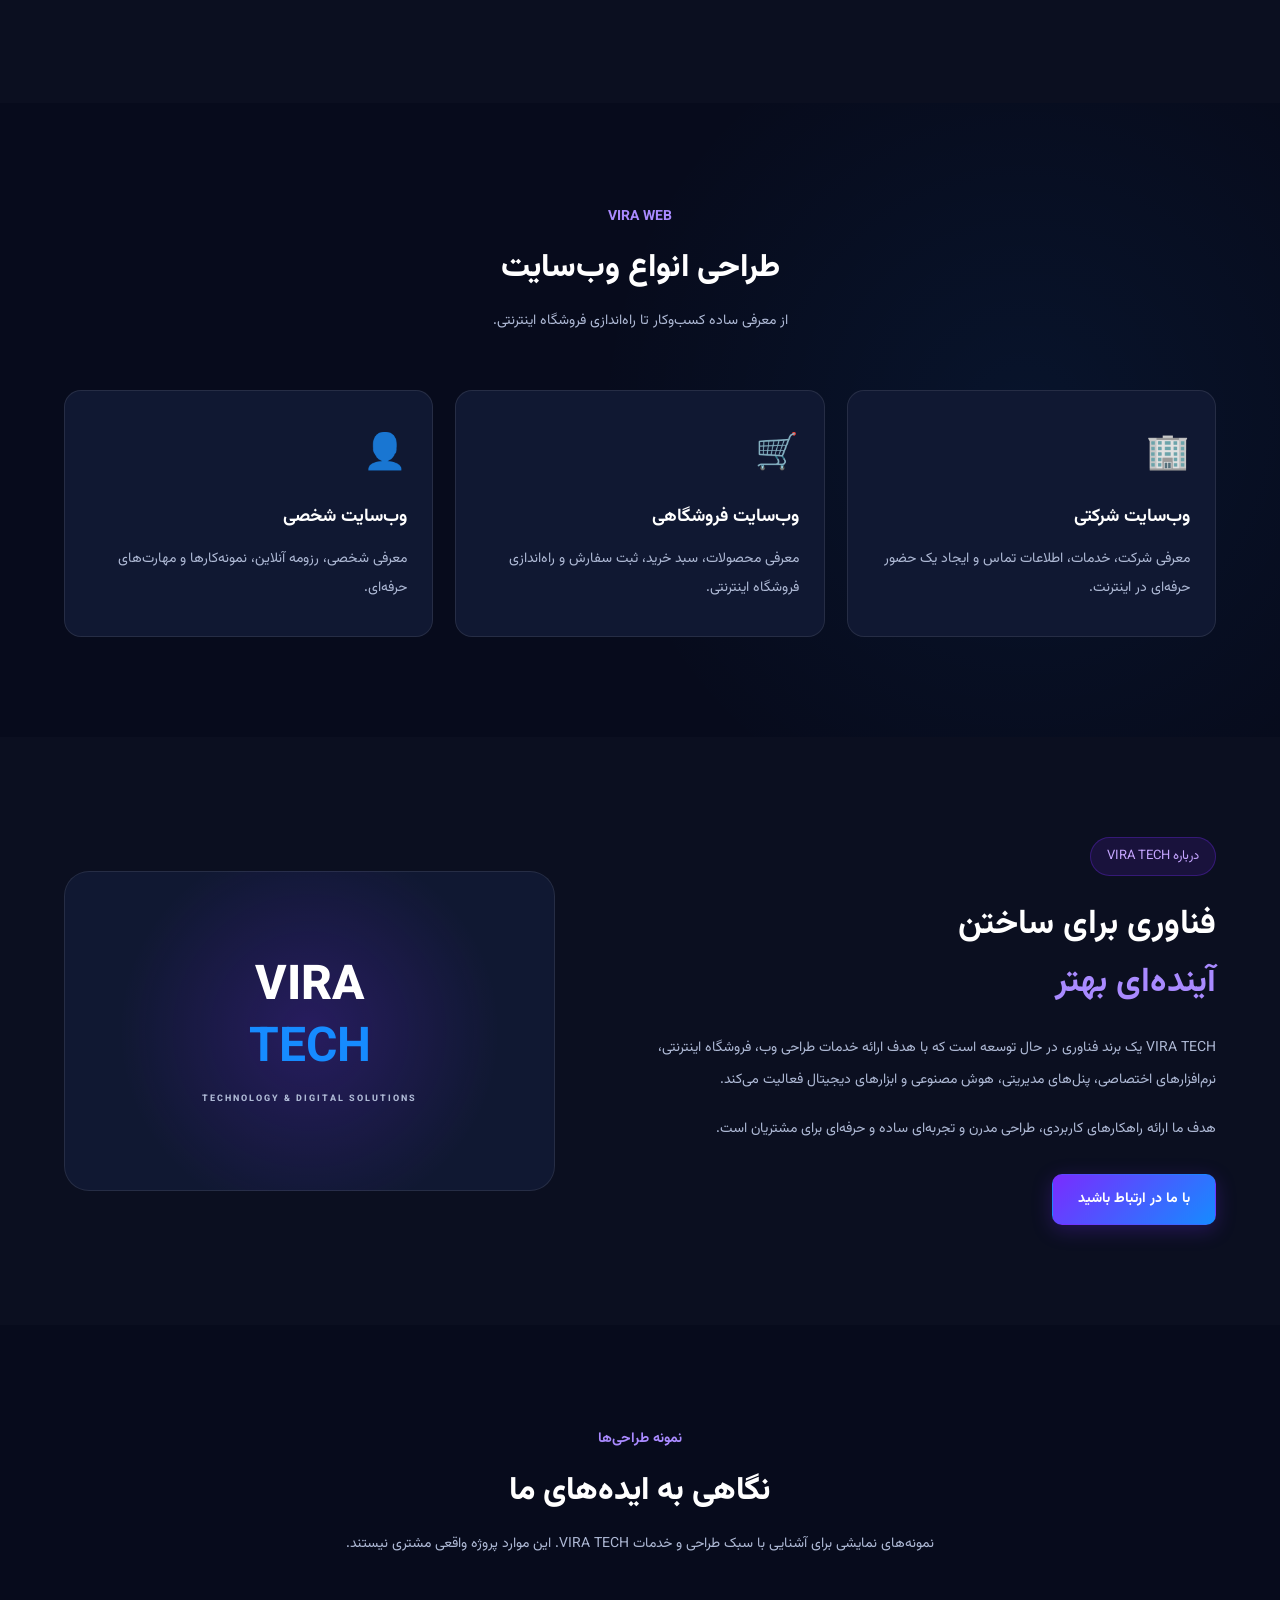
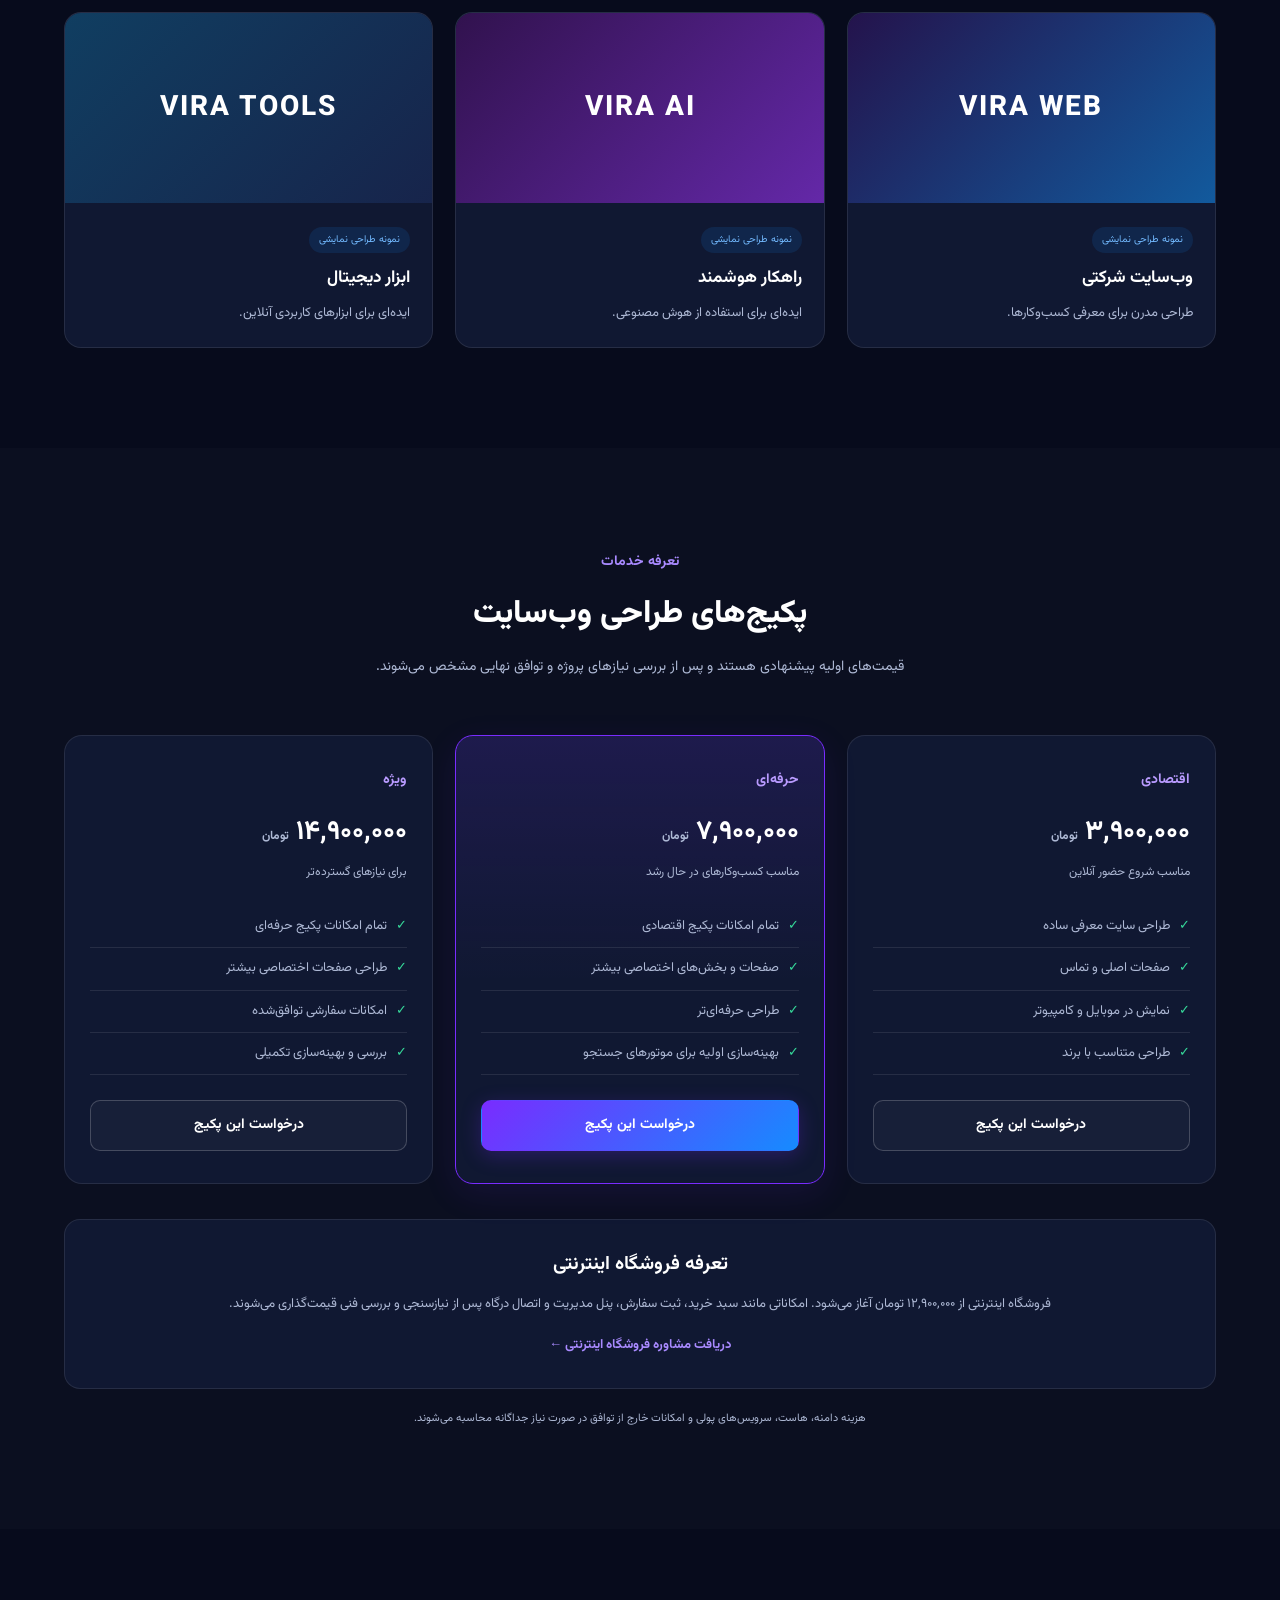
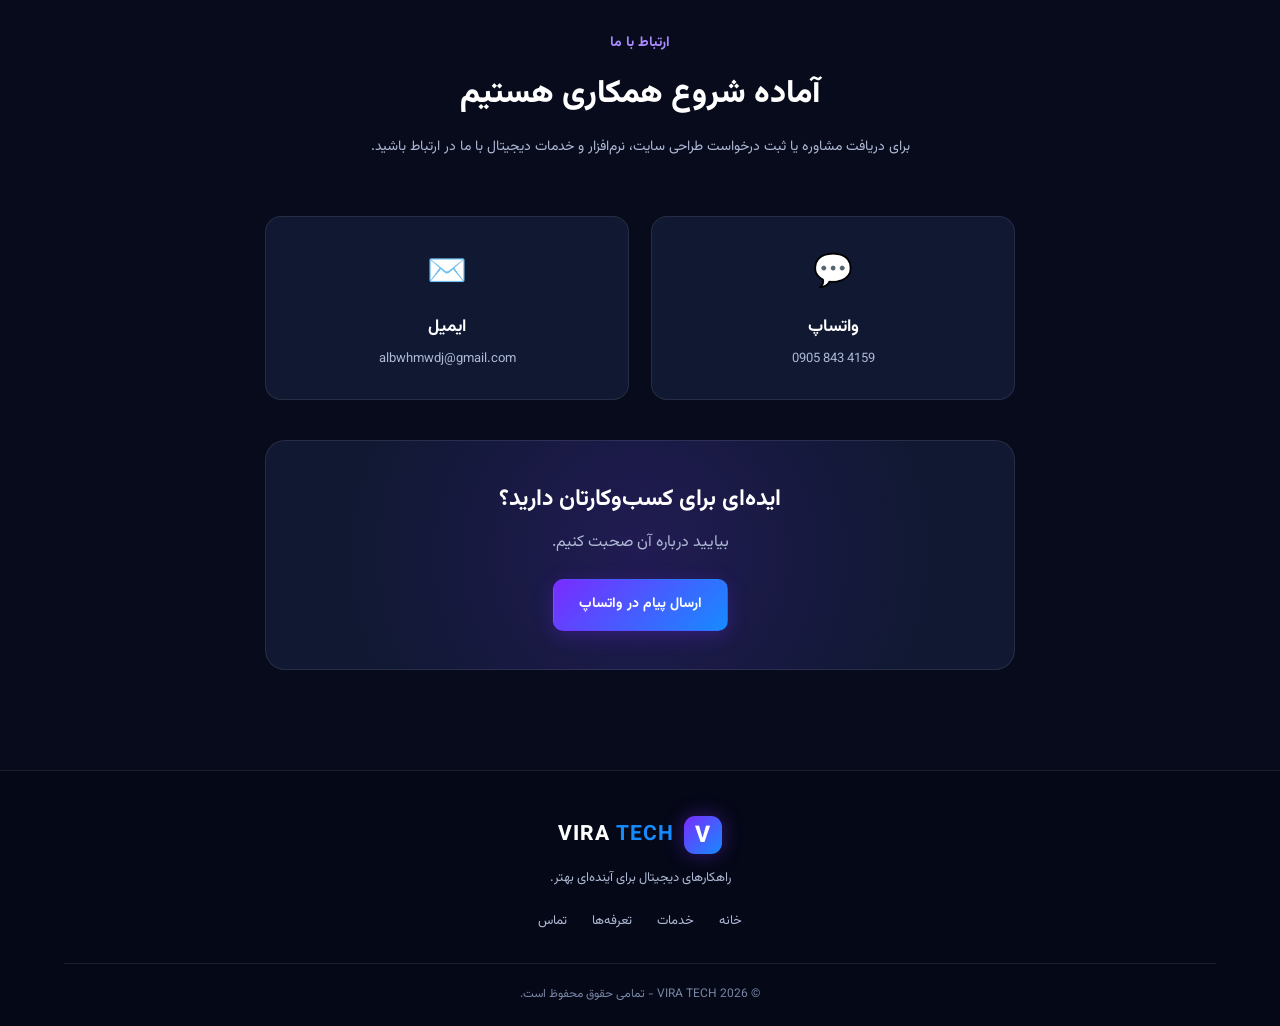
==== commit 19a5834b: "Update index.html" ====
--- a/index.html
+++ b/index.html
@@ -5,27 +5,28 @@
     <meta charset="UTF-8">
     <meta name="viewport" content="width=device-width, initial-scale=1.0">
 
-    <title>VIRA TECH | طراحی سایت و راهکارهای دیجیتال</title>
-
-    <meta name="description" content="VIRA TECH ارائه‌دهنده خدمات طراحی وب‌سایت، راهکارهای هوش مصنوعی، نرم‌افزارهای اختصاصی و ابزارهای دیجیتال.">
-    <meta name="keywords" content="طراحی سایت, طراحی سایت فروشگاهی, طراحی سایت شرکتی, هوش مصنوعی, ویرا تک">
+    <title>VIRA TECH | فناوری و راهکارهای دیجیتال</title>
+
+    <meta name="description" content="VIRA TECH ارائه‌دهنده طراحی وب‌سایت، فروشگاه اینترنتی، پنل مدیریت، نرم‌افزارهای اختصاصی و راهکارهای هوش مصنوعی.">
+
+    <meta name="keywords" content="طراحی سایت, فروشگاه اینترنتی, پنل مدیریت, CRM, نرم افزار اختصاصی, هوش مصنوعی, ابزار دیجیتال, ویرا تک">
+
     <meta name="author" content="VIRA TECH">
     <meta name="robots" content="index, follow">
     <meta name="theme-color" content="#070b1c">
 
     <meta property="og:title" content="VIRA TECH | آینده دیجیتال کسب‌وکار شما">
-    <meta property="og:description" content="طراحی وب‌سایت و راهکارهای دیجیتال برای رشد کسب‌وکار شما.">
+    <meta property="og:description" content="طراحی سایت، فروشگاه اینترنتی، نرم‌افزار و راهکارهای هوشمند برای رشد کسب‌وکار شما.">
     <meta property="og:type" content="website">
 
-    <!-- پس از تهیه دامنه، آدرس واقعی را جایگزین کنید -->
-    <link rel="canonical" href="https://YOUR-DOMAIN.com/">
+    <link rel="canonical" href="https://jafar-styleman26.github.io/vira-tech/">
 
     <link rel="stylesheet" href="style.css">
 </head>
 
 <body>
 
-    <!-- Header -->
+    <!-- HEADER -->
     <header class="header">
         <div class="container nav-container">
 
@@ -50,8 +51,7 @@
         </div>
     </header>
 
-
-    <!-- Hero -->
+    <!-- HERO -->
     <section class="hero" id="home">
         <div class="container hero-container">
 
@@ -67,9 +67,10 @@
                 </h1>
 
                 <p>
-                    در VIRA TECH با طراحی وب‌سایت‌های حرفه‌ای،
-                    راهکارهای هوشمند و ابزارهای دیجیتال،
-                    به رشد و توسعه کسب‌وکار شما کمک می‌کنیم.
+                    در VIRA TECH با طراحی وب‌سایت،
+                    فروشگاه‌های اینترنتی، نرم‌افزارهای اختصاصی،
+                    پنل‌های مدیریتی و راهکارهای هوشمند،
+                    به توسعه کسب‌وکار شما کمک می‌کنیم.
                 </p>
 
                 <div class="hero-buttons">
@@ -91,6 +92,7 @@
             </div>
 
             <div class="hero-visual">
+
                 <div class="hero-orb">
                     <div class="orb-inner">
                         <span>VIRA</span>
@@ -107,81 +109,147 @@
                     <span>ARTIFICIAL INTELLIGENCE</span>
                     <strong>هوش مصنوعی</strong>
                 </div>
+
             </div>
 
         </div>
     </section>
 
-
-    <!-- Services -->
+    <!-- SERVICES -->
     <section class="section services" id="services">
         <div class="container">
 
             <div class="section-heading">
                 <span>خدمات ما</span>
                 <h2>راهکارهای دیجیتال VIRA</h2>
-                <p>
-                    مجموعه‌ای از خدمات فناوری برای شروع،
-                    توسعه و رشد کسب‌وکار شما.
+
+                <p>
+                    از طراحی وب‌سایت تا توسعه نرم‌افزار،
+                    پنل‌های مدیریتی و راهکارهای هوشمند.
                 </p>
             </div>
 
             <div class="services-grid">
 
+                <!-- VIRA WEB -->
                 <article class="service-card">
                     <div class="service-icon">🌐</div>
+
                     <h3>VIRA WEB</h3>
-                    <p>
-                        طراحی وب‌سایت‌های شرکتی، فروشگاهی،
-                        شخصی و معرفی کسب‌وکار با طراحی مدرن.
-                    </p>
-                    <a href="#web-services">مشاهده خدمات ←</a>
-                </article>
-
+
+                    <p>
+                        طراحی وب‌سایت‌های شرکتی، شخصی،
+                        خدماتی و معرفی کسب‌وکار.
+                    </p>
+
+                    <a href="#web-services">
+                        مشاهده خدمات ←
+                    </a>
+                </article>
+
+                <!-- VIRA ECOMMERCE -->
+                <article class="service-card">
+                    <div class="service-icon">🛒</div>
+
+                    <h3>VIRA ECOMMERCE</h3>
+
+                    <p>
+                        طراحی فروشگاه اینترنتی،
+                        کاتالوگ محصولات، سبد خرید و ثبت سفارش.
+                    </p>
+
+                    <a href="#pricing">
+                        مشاهده اطلاعات ←
+                    </a>
+                </article>
+
+                <!-- VIRA MANAGEMENT -->
+                <article class="service-card">
+                    <div class="service-icon">📊</div>
+
+                    <h3>VIRA MANAGEMENT</h3>
+
+                    <p>
+                        طراحی پنل‌های مدیریتی، CRM،
+                        مدیریت مشتریان و سفارش‌ها.
+                    </p>
+
+                    <a href="#contact">
+                        درخواست مشاوره ←
+                    </a>
+                </article>
+
+                <!-- VIRA SOFTWARE -->
+                <article class="service-card">
+                    <div class="service-icon">💻</div>
+
+                    <h3>VIRA SOFTWARE</h3>
+
+                    <p>
+                        توسعه نرم‌افزارهای ویندوزی
+                        و تحت وب متناسب با نیاز کسب‌وکار.
+                    </p>
+
+                    <a href="#contact">
+                        درخواست مشاوره ←
+                    </a>
+                </article>
+
+                <!-- VIRA AI -->
                 <article class="service-card">
                     <div class="service-icon">🤖</div>
+
                     <h3>VIRA AI</h3>
-                    <p>
-                        راهکارهای هوش مصنوعی برای ساده‌تر کردن
-                        فعالیت‌ها و افزایش بهره‌وری کسب‌وکارها.
-                    </p>
-                    <a href="#contact">درخواست مشاوره ←</a>
-                </article>
-
-                <article class="service-card">
-                    <div class="service-icon">💻</div>
-                    <h3>VIRA SOFTWARE</h3>
-                    <p>
-                        طراحی و توسعه نرم‌افزارهای اختصاصی
-                        متناسب با نیازهای مختلف.
-                    </p>
-                    <a href="#contact">درخواست مشاوره ←</a>
-                </article>
-
+
+                    <p>
+                        راهکارهای هوش مصنوعی،
+                        دستیارهای هوشمند و اتوماسیون.
+                    </p>
+
+                    <a href="#contact">
+                        درخواست مشاوره ←
+                    </a>
+                </article>
+
+                <!-- VIRA TOOLS -->
                 <article class="service-card">
                     <div class="service-icon">⚡</div>
+
                     <h3>VIRA TOOLS</h3>
-                    <p>
-                        ابزارهای کاربردی دیجیتال برای
-                        مدیریت بهتر و سریع‌تر کارها.
-                    </p>
-                    <a href="#contact">اطلاعات بیشتر ←</a>
-                </article>
-
-            </div>
+
+                    <p>
+                        ابزارهای کاربردی آنلاین و دیجیتال
+                        برای انجام سریع‌تر کارها.
+                    </p>
+
+                    <a href="#contact">
+                        اطلاعات بیشتر ←
+                    </a>
+                </article>
+
+            </div>
+
+            <p class="pricing-disclaimer">
+                خدمات اختصاصی پس از بررسی نیاز،
+                امکان‌سنجی فنی و توافق درباره هزینه
+                و زمان اجرا ارائه می‌شوند.
+            </p>
+
         </div>
     </section>
 
-
-    <!-- Web Services -->
+    <!-- WEB SERVICES -->
     <section class="section web-services" id="web-services">
         <div class="container">
 
             <div class="section-heading">
                 <span>VIRA WEB</span>
+
                 <h2>طراحی انواع وب‌سایت</h2>
-                <p>
-                    از معرفی ساده کسب‌وکار تا راه‌اندازی فروشگاه اینترنتی.
+
+                <p>
+                    از معرفی ساده کسب‌وکار تا راه‌اندازی
+                    فروشگاه اینترنتی.
                 </p>
             </div>
 
@@ -189,7 +257,9 @@
 
                 <article class="web-type-card">
                     <div class="web-type-icon">🏢</div>
+
                     <h3>وب‌سایت شرکتی</h3>
+
                     <p>
                         معرفی شرکت، خدمات، اطلاعات تماس
                         و ایجاد یک حضور حرفه‌ای در اینترنت.
@@ -198,16 +268,20 @@
 
                 <article class="web-type-card">
                     <div class="web-type-icon">🛒</div>
+
                     <h3>وب‌سایت فروشگاهی</h3>
-                    <p>
-                        معرفی محصولات و راه‌اندازی فروشگاه
-                        اینترنتی متناسب با نیاز کسب‌وکار.
+
+                    <p>
+                        معرفی محصولات، سبد خرید،
+                        ثبت سفارش و راه‌اندازی فروشگاه اینترنتی.
                     </p>
                 </article>
 
                 <article class="web-type-card">
                     <div class="web-type-icon">👤</div>
+
                     <h3>وب‌سایت شخصی</h3>
+
                     <p>
                         معرفی شخصی، رزومه آنلاین،
                         نمونه‌کارها و مهارت‌های حرفه‌ای.
@@ -219,13 +293,15 @@
         </div>
     </section>
 
-
-    <!-- About -->
+    <!-- ABOUT -->
     <section class="section about" id="about">
         <div class="container about-container">
 
             <div class="about-content">
-                <span class="section-tag">درباره VIRA TECH</span>
+
+                <span class="section-tag">
+                    درباره VIRA TECH
+                </span>
 
                 <h2>
                     فناوری برای ساختن
@@ -234,19 +310,22 @@
 
                 <p>
                     VIRA TECH یک برند فناوری در حال توسعه است
-                    که با هدف ارائه خدمات طراحی وب، راهکارهای
-                    هوش مصنوعی، نرم‌افزار و ابزارهای دیجیتال
-                    فعالیت خود را آغاز کرده است.
-                </p>
-
-                <p>
-                    هدف ما ارائه راهکارهای کاربردی، طراحی مدرن
-                    و تجربه‌ای ساده و حرفه‌ای برای مشتریان است.
+                    که با هدف ارائه خدمات طراحی وب،
+                    فروشگاه اینترنتی، نرم‌افزارهای اختصاصی،
+                    پنل‌های مدیریتی، هوش مصنوعی و ابزارهای دیجیتال
+                    فعالیت می‌کند.
+                </p>
+
+                <p>
+                    هدف ما ارائه راهکارهای کاربردی،
+                    طراحی مدرن و تجربه‌ای ساده و حرفه‌ای
+                    برای مشتریان است.
                 </p>
 
                 <a href="#contact" class="btn btn-primary">
                     با ما در ارتباط باشید
                 </a>
+
             </div>
 
             <div class="about-visual">
@@ -260,16 +339,18 @@
         </div>
     </section>
 
-
-    <!-- Portfolio -->
+    <!-- PORTFOLIO -->
     <section class="section portfolio" id="portfolio">
         <div class="container">
 
             <div class="section-heading">
                 <span>نمونه طراحی‌ها</span>
+
                 <h2>نگاهی به ایده‌های ما</h2>
-                <p>
-                    نمونه‌های نمایشی برای آشنایی با سبک طراحی و خدمات.
+
+                <p>
+                    نمونه‌های نمایشی برای آشنایی با سبک طراحی
+                    و خدمات VIRA TECH.
                     این موارد پروژه واقعی مشتری نیستند.
                 </p>
             </div>
@@ -280,10 +361,17 @@
                     <div class="portfolio-image portfolio-web">
                         <span>VIRA WEB</span>
                     </div>
+
                     <div class="portfolio-info">
-                        <span class="demo-label">نمونه طراحی نمایشی</span>
+                        <span class="demo-label">
+                            نمونه طراحی نمایشی
+                        </span>
+
                         <h3>وب‌سایت شرکتی</h3>
-                        <p>طراحی مدرن برای معرفی کسب‌وکارها.</p>
+
+                        <p>
+                            طراحی مدرن برای معرفی کسب‌وکارها.
+                        </p>
                     </div>
                 </article>
 
@@ -291,10 +379,17 @@
                     <div class="portfolio-image portfolio-ai">
                         <span>VIRA AI</span>
                     </div>
+
                     <div class="portfolio-info">
-                        <span class="demo-label">نمونه طراحی نمایشی</span>
+                        <span class="demo-label">
+                            نمونه طراحی نمایشی
+                        </span>
+
                         <h3>راهکار هوشمند</h3>
-                        <p>ایده‌ای برای استفاده از هوش مصنوعی.</p>
+
+                        <p>
+                            ایده‌ای برای استفاده از هوش مصنوعی.
+                        </p>
                     </div>
                 </article>
 
@@ -302,36 +397,52 @@
                     <div class="portfolio-image portfolio-tools">
                         <span>VIRA TOOLS</span>
                     </div>
+
                     <div class="portfolio-info">
-                        <span class="demo-label">نمونه طراحی نمایشی</span>
+                        <span class="demo-label">
+                            نمونه طراحی نمایشی
+                        </span>
+
                         <h3>ابزار دیجیتال</h3>
-                        <p>ایده‌ای برای ابزارهای کاربردی آنلاین.</p>
+
+                        <p>
+                            ایده‌ای برای ابزارهای کاربردی آنلاین.
+                        </p>
                     </div>
                 </article>
 
             </div>
+
         </div>
     </section>
 
-
-    <!-- Pricing -->
+    <!-- PRICING -->
     <section class="section pricing" id="pricing">
         <div class="container">
 
             <div class="section-heading">
                 <span>تعرفه خدمات</span>
+
                 <h2>پکیج‌های طراحی وب‌سایت</h2>
-                <p>
-                    قیمت‌های اولیه پیشنهادی هستند و پس از بررسی نیازهای
-                    پروژه و توافق نهایی مشخص می‌شوند.
+
+                <p>
+                    قیمت‌های اولیه پیشنهادی هستند و پس از
+                    بررسی نیازهای پروژه و توافق نهایی مشخص می‌شوند.
                 </p>
             </div>
 
             <div class="pricing-grid">
 
+                <!-- ECONOMY -->
                 <article class="pricing-card">
+
                     <span class="plan-name">اقتصادی</span>
-                    <h3>۳,۹۰۰,۰۰۰ <small>تومان</small></h3>
+
+                    <h3>
+                        ۳,۹۰۰,۰۰۰
+                        <small>تومان</small>
+                    </h3>
+
                     <p>مناسب شروع حضور آنلاین</p>
 
                     <ul>
@@ -344,11 +455,19 @@
                     <a href="#contact" class="btn btn-outline">
                         درخواست این پکیج
                     </a>
-                </article>
-
+
+                </article>
+
+                <!-- PROFESSIONAL -->
                 <article class="pricing-card featured">
+
                     <span class="plan-name">حرفه‌ای</span>
-                    <h3>۷,۹۰۰,۰۰۰ <small>تومان</small></h3>
+
+                    <h3>
+                        ۷,۹۰۰,۰۰۰
+                        <small>تومان</small>
+                    </h3>
+
                     <p>مناسب کسب‌وکارهای در حال رشد</p>
 
                     <ul>
@@ -361,11 +480,19 @@
                     <a href="#contact" class="btn btn-primary">
                         درخواست این پکیج
                     </a>
-                </article>
-
+
+                </article>
+
+                <!-- PREMIUM -->
                 <article class="pricing-card">
+
                     <span class="plan-name">ویژه</span>
-                    <h3>۱۴,۹۰۰,۰۰۰ <small>تومان</small></h3>
+
+                    <h3>
+                        ۱۴,۹۰۰,۰۰۰
+                        <small>تومان</small>
+                    </h3>
+
                     <p>برای نیازهای گسترده‌تر</p>
 
                     <ul>
@@ -378,76 +505,103 @@
                     <a href="#contact" class="btn btn-outline">
                         درخواست این پکیج
                     </a>
+
                 </article>
 
             </div>
 
             <div class="pricing-note">
+
                 <h3>تعرفه فروشگاه اینترنتی</h3>
+
                 <p>
                     فروشگاه اینترنتی از ۱۲,۹۰۰,۰۰۰ تومان آغاز می‌شود.
-                    امکاناتی مانند سبد خرید، ثبت سفارش، پنل مدیریت
-                    و اتصال درگاه پس از نیازسنجی و بررسی فنی قیمت‌گذاری می‌شوند.
-                </p>
-                <a href="#contact">دریافت مشاوره فروشگاه اینترنتی ←</a>
+                    امکاناتی مانند سبد خرید، ثبت سفارش،
+                    پنل مدیریت و اتصال درگاه پس از نیازسنجی
+                    و بررسی فنی قیمت‌گذاری می‌شوند.
+                </p>
+
+                <a href="#contact">
+                    دریافت مشاوره فروشگاه اینترنتی ←
+                </a>
+
             </div>
 
             <p class="pricing-disclaimer">
-                هزینه دامنه، هاست، سرویس‌های پولی و امکانات خارج از توافق
-                در صورت نیاز جداگانه محاسبه می‌شوند.
+                هزینه دامنه، هاست، سرویس‌های پولی و امکانات
+                خارج از توافق در صورت نیاز جداگانه محاسبه می‌شوند.
             </p>
 
         </div>
     </section>
 
-
-    <!-- Contact -->
+    <!-- CONTACT -->
     <section class="section contact" id="contact">
         <div class="container">
 
             <div class="section-heading">
+
                 <span>ارتباط با ما</span>
+
                 <h2>آماده شروع همکاری هستیم</h2>
-                <p>
-                    برای دریافت مشاوره یا ثبت درخواست طراحی سایت
+
+                <p>
+                    برای دریافت مشاوره یا ثبت درخواست
+                    طراحی سایت، نرم‌افزار و خدمات دیجیتال
                     با ما در ارتباط باشید.
                 </p>
+
             </div>
 
             <div class="contact-grid">
 
                 <a href="https://wa.me/989058434159?text=سلام، برای دریافت اطلاعات خدمات VIRA TECH پیام می‌دهم."
-                   target="_blank" rel="noopener noreferrer"
+                   target="_blank"
+                   rel="noopener noreferrer"
                    class="contact-card">
+
                     <span>💬</span>
+
                     <h3>واتساپ</h3>
+
                     <p>0905 843 4159</p>
+
                 </a>
 
-                <a href="mailto:albwhmwdj@gmail.com" class="contact-card">
+                <a href="mailto:albwhmwdj@gmail.com"
+                   class="contact-card">
+
                     <span>✉️</span>
+
                     <h3>ایمیل</h3>
+
                     <p>albwhmwdj@gmail.com</p>
+
                 </a>
 
             </div>
 
             <div class="contact-cta">
+
                 <h3>ایده‌ای برای کسب‌وکارتان دارید؟</h3>
+
                 <p>بیایید درباره آن صحبت کنیم.</p>
 
                 <a href="https://wa.me/989058434159"
-                   target="_blank" rel="noopener noreferrer"
+                   target="_blank"
+                   rel="noopener noreferrer"
                    class="btn btn-primary">
+
                     ارسال پیام در واتساپ
+
                 </a>
+
             </div>
 
         </div>
     </section>
 
-
-    <!-- Footer -->
+    <!-- FOOTER -->
     <footer class="footer">
         <div class="container footer-container">
 
@@ -474,7 +628,6 @@
         </div>
     </footer>
 
-
     <script src="script.js"></script>
 
 </body>
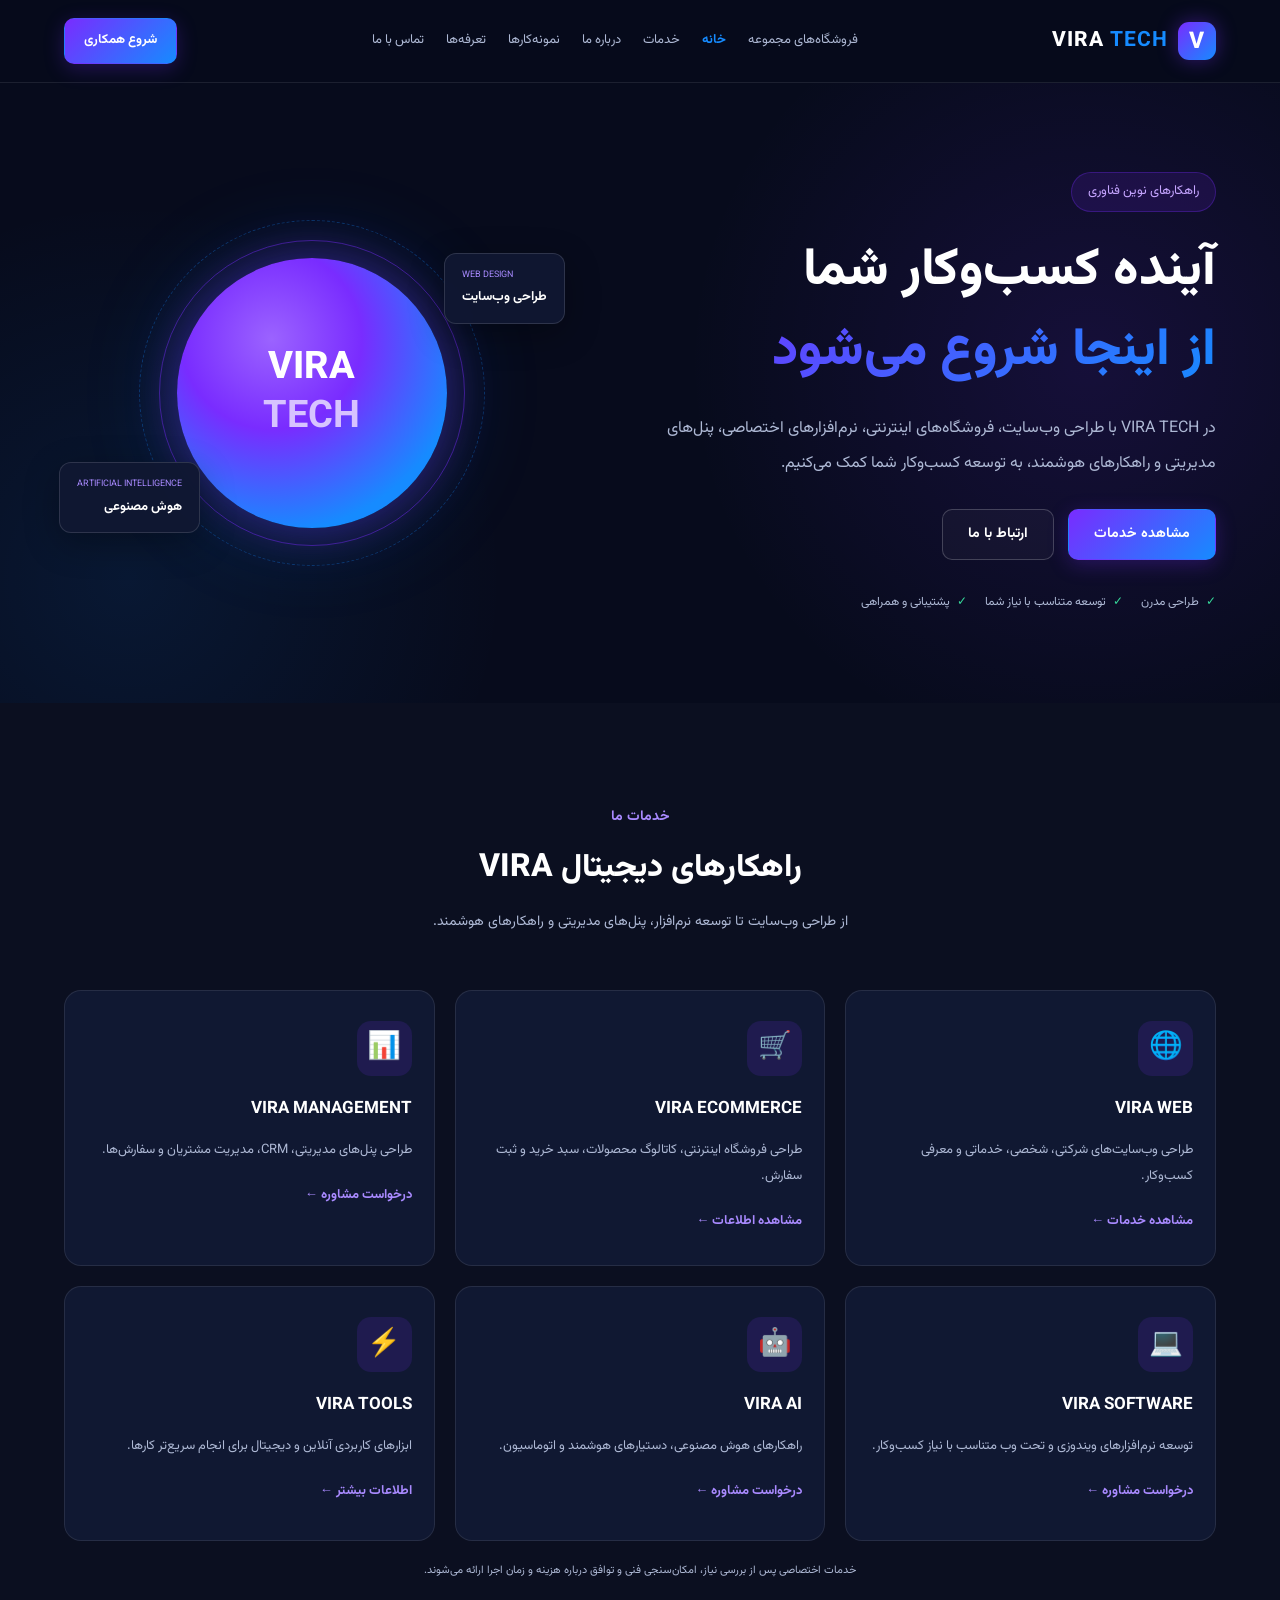
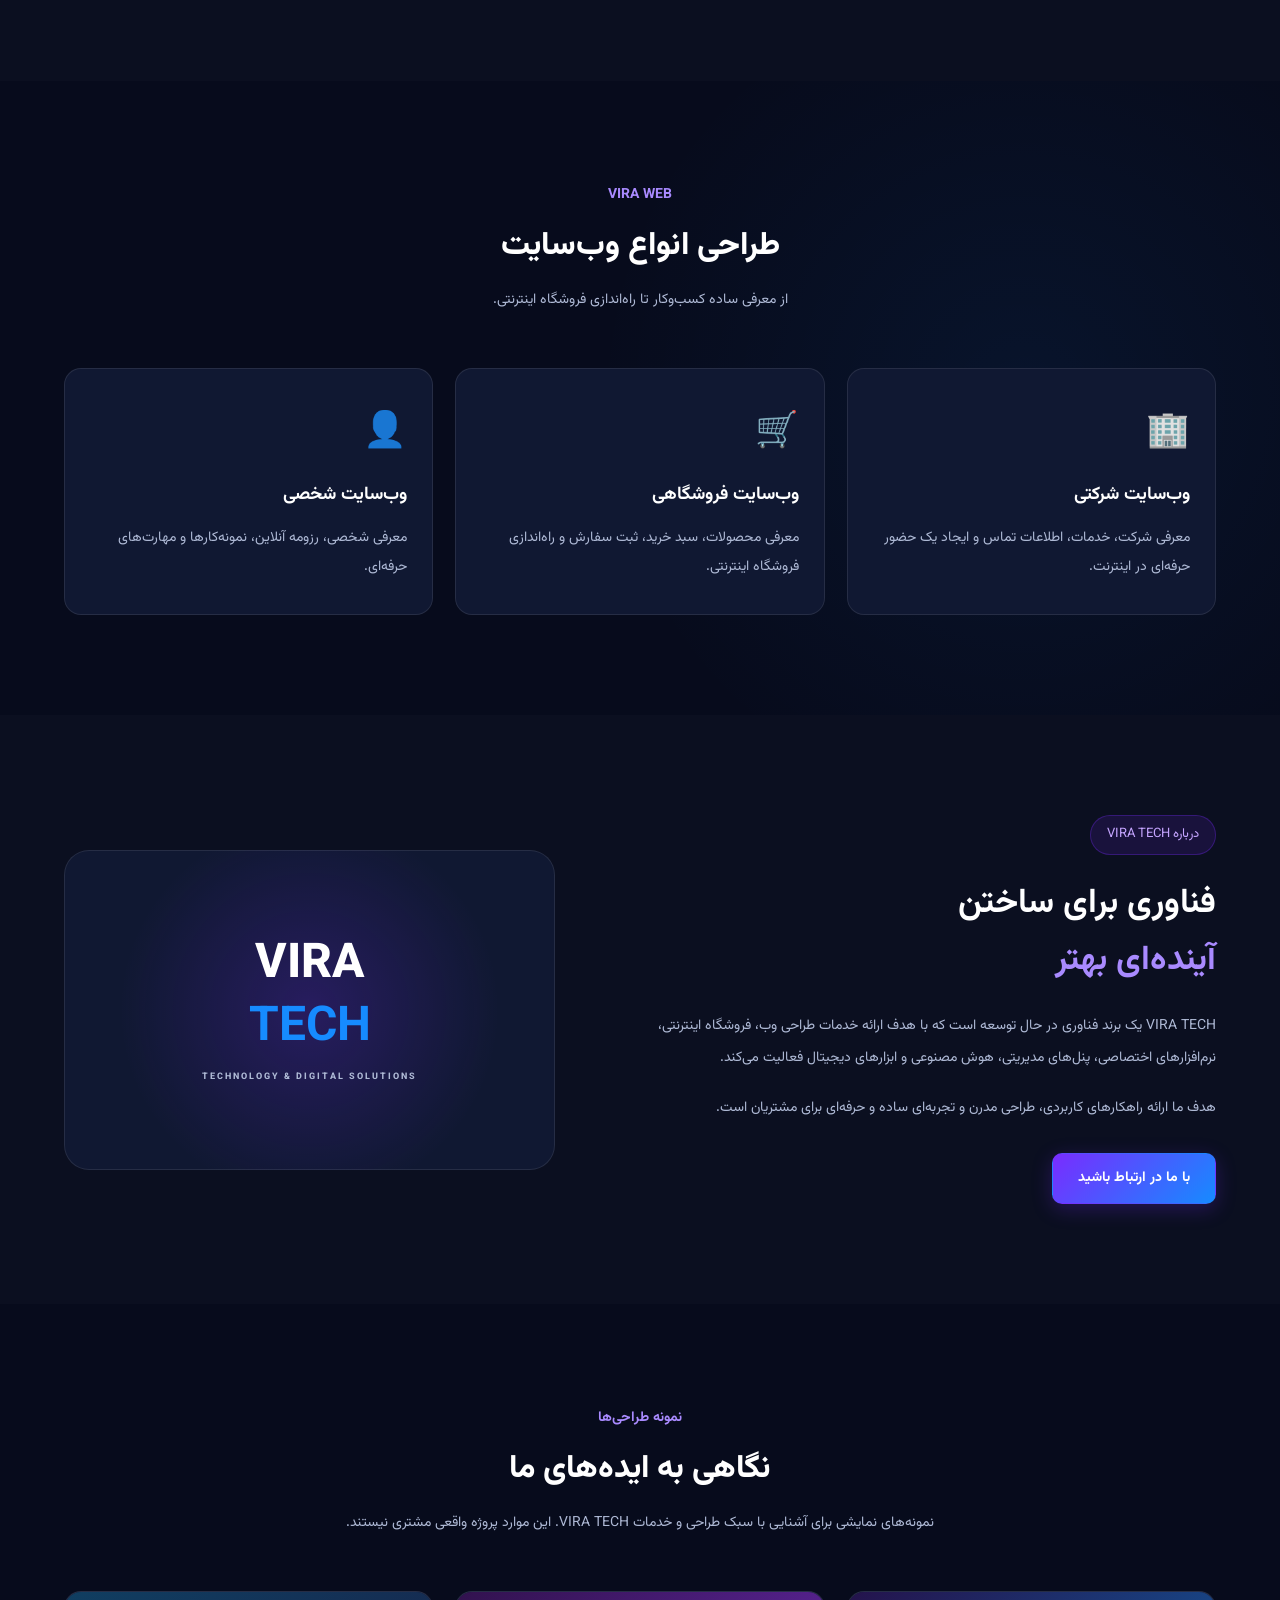
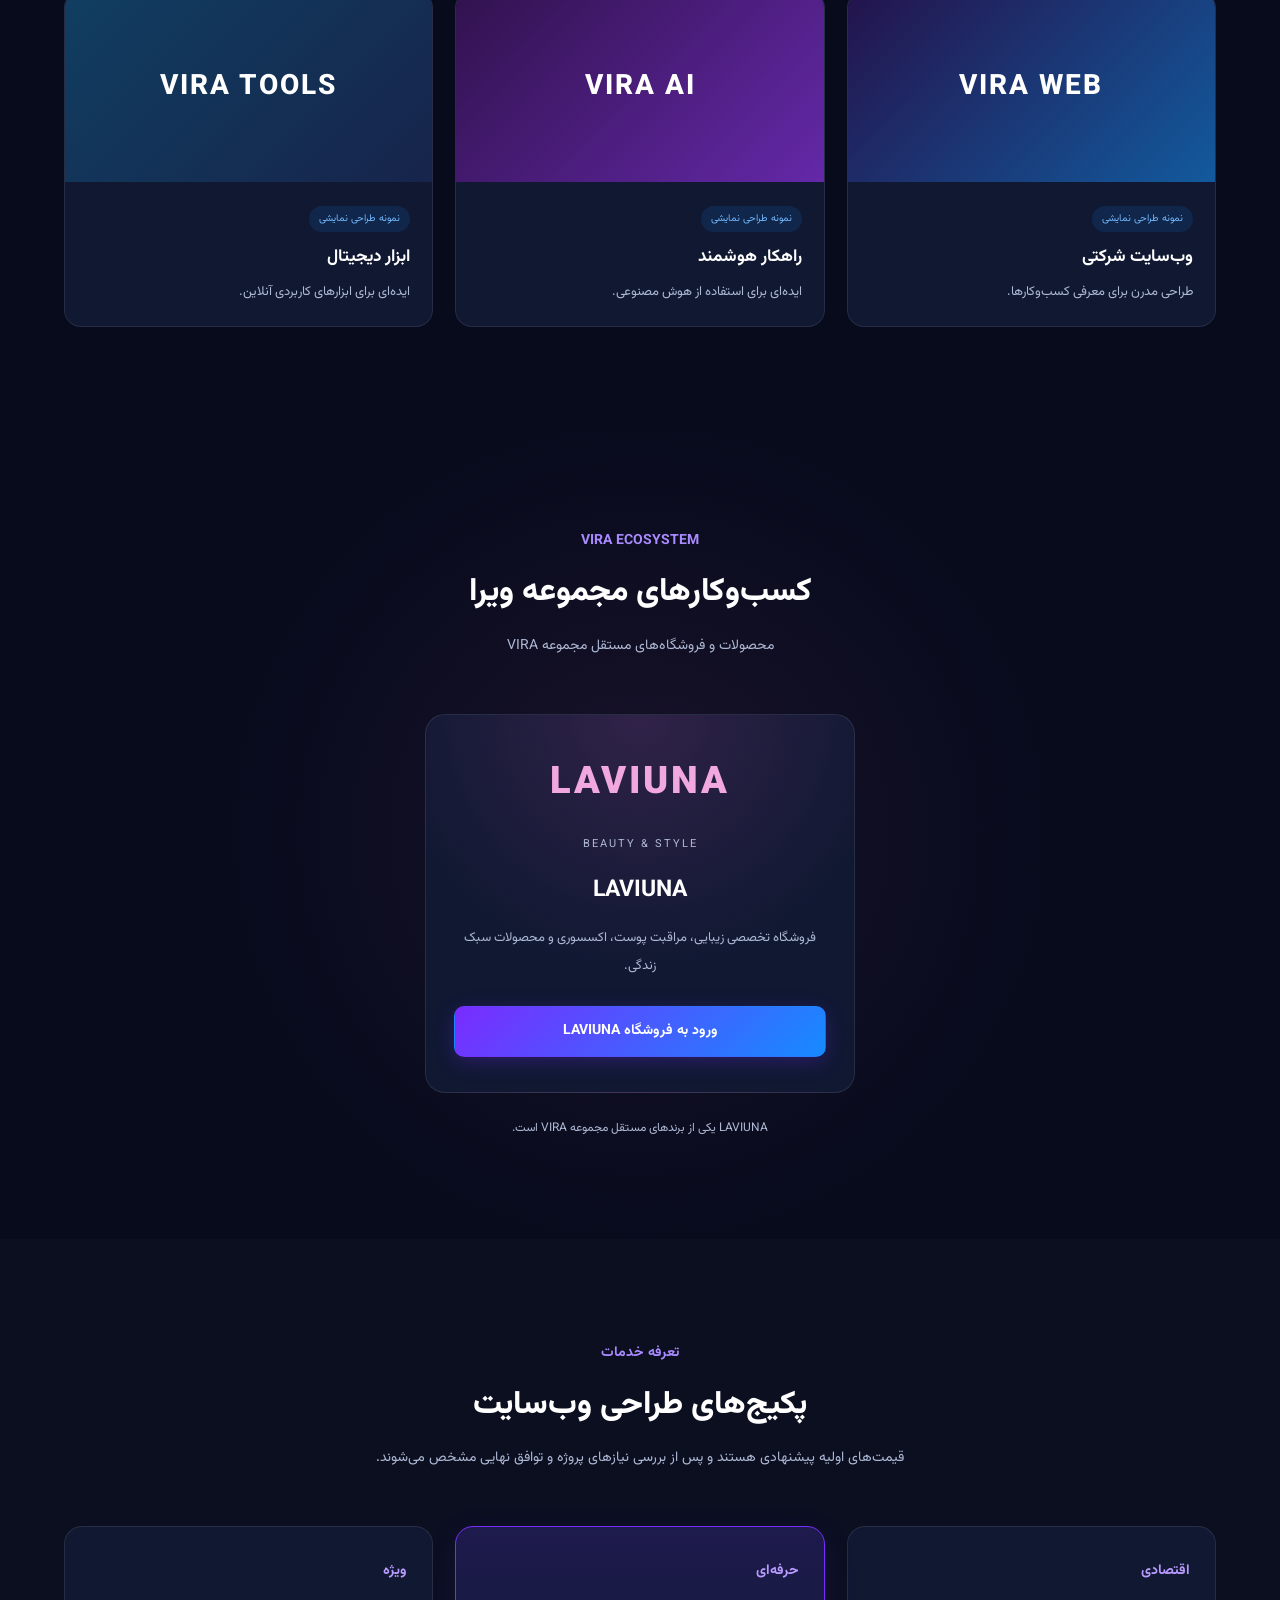
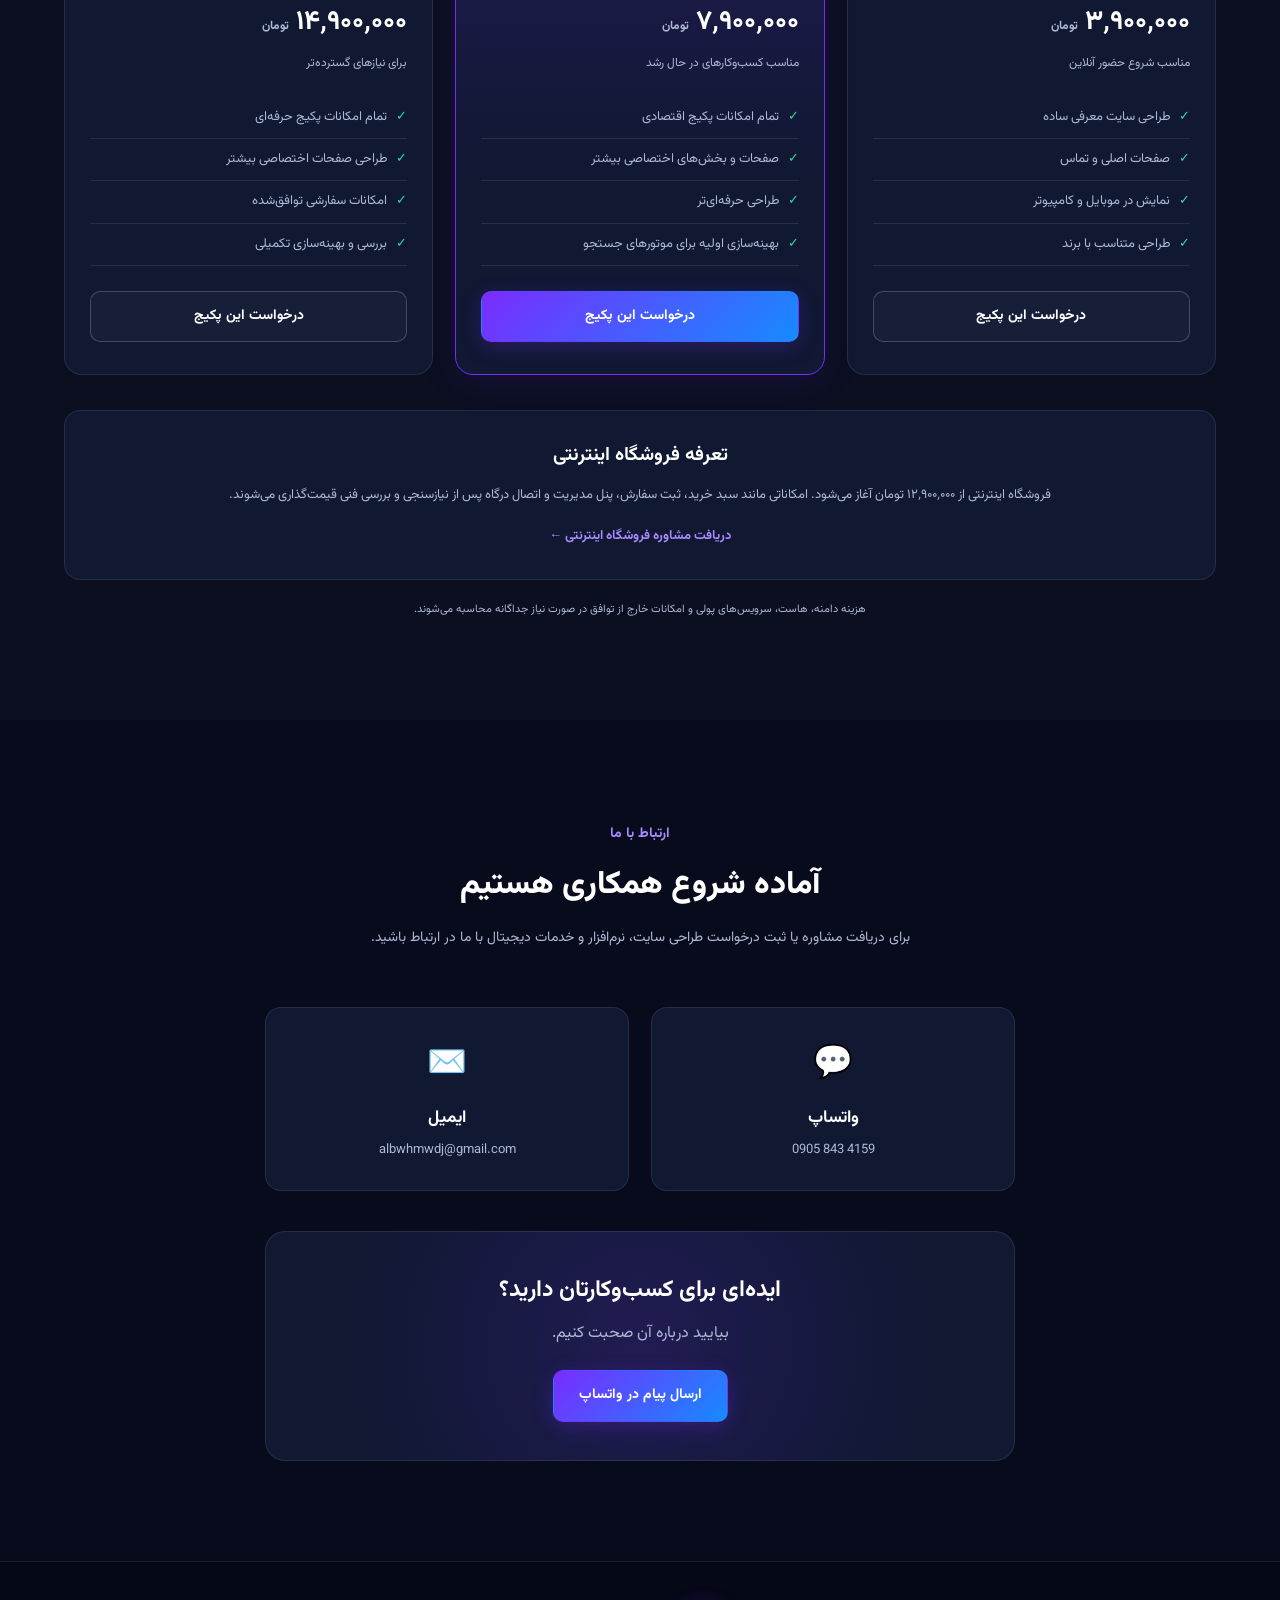
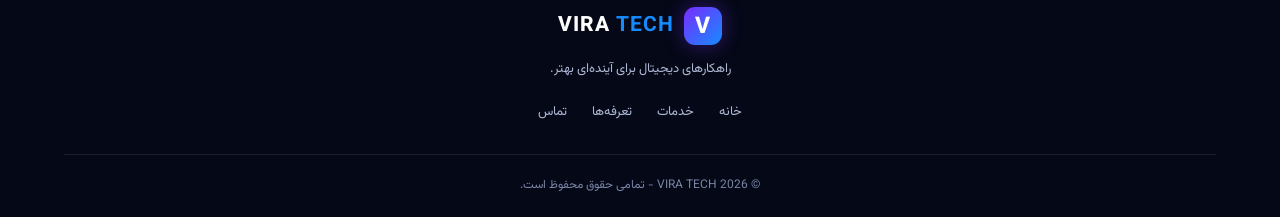
==== commit 1b6b2d34: "index.html" ====
--- a/index.html
+++ b/index.html
@@ -35,7 +35,7 @@
                 <span>VIRA <strong>TECH</strong></span>
             </a>
 
-            <nav class="nav-menu">
+            <nav class="nav-menu"><a href="#ecosystem">فروشگاه‌های مجموعه</a>
                 <a href="#home">خانه</a>
                 <a href="#services">خدمات</a>
                 <a href="#about">درباره ما</a>
@@ -416,6 +416,54 @@
         </div>
     </section>
 
+<!-- VIRA ECOSYSTEM -->
+<section class="section ecosystem" id="ecosystem">
+    <div class="container">
+
+        <div class="section-heading">
+            <span>VIRA ECOSYSTEM</span>
+            <h2>کسب‌وکارهای مجموعه ویرا</h2>
+            <p>
+                محصولات و فروشگاه‌های مستقل مجموعه VIRA
+            </p>
+        </div>
+
+        <div class="ecosystem-grid">
+
+            <article class="ecosystem-card laviuna-card">
+                <div class="ecosystem-brand laviuna-brand">
+                    LAVIUNA
+                </div>
+
+                <span class="ecosystem-label">
+                    BEAUTY & STYLE
+                </span>
+
+                <h3>LAVIUNA</h3>
+
+                <p>
+                    فروشگاه تخصصی زیبایی، مراقبت پوست،
+                    اکسسوری و محصولات سبک زندگی.
+                </p>
+
+                <a
+                    href="https://jafar-styleman26.github.io/laviuna/"
+                    class="btn btn-primary"
+                    target="_blank"
+                    rel="noopener noreferrer">
+                    ورود به فروشگاه LAVIUNA
+                </a>
+            </article>
+
+        </div>
+
+        <p class="ecosystem-footer">
+            LAVIUNA یکی از برندهای مستقل مجموعه VIRA است.
+        </p>
+
+    </div>
+</section>
+
     <!-- PRICING -->
     <section class="section pricing" id="pricing">
         <div class="container">
--- a/style.css
+++ b/style.css
@@ -375,7 +375,7 @@
 
 .services-grid {
     display: grid;
-    grid-template-columns: repeat(4, 1fr);
+    grid-template-columns: repeat(3, 1fr);
     gap: 20px;
 }
 
@@ -1070,3 +1070,195 @@
         transition-duration: 0.01ms !important;
     }
 }
+/* VIRA ECOSYSTEM */
+
+.ecosystem {
+    background:
+        radial-gradient(circle at 15% 50%, rgba(121,44,255,0.08), transparent 40%),
+        radial-gradient(circle at 85% 50%, rgba(22,139,255,0.08), transparent 40%);
+}
+
+.ecosystem-grid {
+    display: grid;
+    grid-template-columns: repeat(2, 1fr);
+    gap: 25px;
+    max-width: 900px;
+    margin: auto;
+}
+
+.ecosystem-card {
+    position: relative;
+    overflow: hidden;
+    padding: 35px 28px;
+    border-radius: 20px;
+    background: var(--surface);
+    border: 1px solid var(--border);
+    text-align: center;
+    transition: 0.35s;
+}
+
+.ecosystem-card:hover {
+    transform: translateY(-8px);
+    border-color: var(--purple);
+    box-shadow: 0 15px 40px rgba(121,44,255,0.15);
+}
+
+.styleman-card {
+    background:
+        radial-gradient(circle at top, rgba(22,139,255,0.15), transparent 55%),
+        var(--surface);
+}
+
+.laviuna-card {
+    background:
+        radial-gradient(circle at top, rgba(220,90,190,0.15), transparent 55%),
+        var(--surface);
+}
+
+.ecosystem-brand {
+    display: flex;
+    justify-content: center;
+    align-items: center;
+    gap: 5px;
+    font-size: 36px;
+    font-weight: 800;
+    direction: ltr;
+    margin-bottom: 12px;
+    letter-spacing: 1px;
+}
+
+.styleman-brand {
+    color: #64baff;
+}
+
+.laviuna-brand {
+    color: #f1a8df;
+}
+
+.ecosystem-label {
+    display: inline-block;
+    direction: ltr;
+    font-size: 10px;
+    letter-spacing: 2px;
+    color: var(--muted);
+    margin-bottom: 15px;
+}
+
+.ecosystem-card h3 {
+    font-size: 22px;
+    margin-bottom: 12px;
+}
+
+.ecosystem-card p {
+    min-height: 60px;
+    color: var(--muted);
+    font-size: 13px;
+    line-height: 2.2;
+    margin-bottom: 22px;
+}
+
+.ecosystem-card .btn {
+    width: 100%;
+}
+
+.ecosystem-footer {
+    margin-top: 30px;
+    text-align: center;
+    color: var(--muted);
+    font-size: 12px;
+}
+
+@media (max-width: 650px) {
+    .ecosystem-grid {
+        grid-template-columns: 1fr;
+    }
+
+    .ecosystem-card {
+        padding: 30px 22px;
+    }
+}
+
+
+/* VIRA ECOSYSTEM */
+
+.ecosystem {
+    background:
+        radial-gradient(circle at 50% 50%,
+        rgba(220, 90, 190, 0.09),
+        transparent 55%);
+}
+
+.ecosystem-grid {
+    display: grid;
+    grid-template-columns: minmax(260px, 430px);
+    justify-content: center;
+    gap: 25px;
+}
+
+.ecosystem-card {
+    padding: 35px 28px;
+    border-radius: 20px;
+    background: var(--surface);
+    border: 1px solid var(--border);
+    text-align: center;
+    transition: 0.35s;
+}
+
+.ecosystem-card:hover {
+    transform: translateY(-8px);
+    border-color: #e58acb;
+    box-shadow: 0 15px 40px rgba(220, 90, 190, 0.15);
+}
+
+.laviuna-card {
+    background:
+        radial-gradient(circle at top,
+        rgba(220, 90, 190, 0.16),
+        transparent 60%),
+        var(--surface);
+}
+
+.ecosystem-brand {
+    direction: ltr;
+    font-size: 38px;
+    font-weight: 900;
+    margin-bottom: 12px;
+}
+
+.laviuna-brand {
+    color: #f1a8df;
+    letter-spacing: 3px;
+}
+
+.ecosystem-label {
+    display: inline-block;
+    direction: ltr;
+    font-size: 11px;
+    letter-spacing: 2px;
+    color: var(--muted);
+    margin-bottom: 15px;
+}
+
+.ecosystem-card h3 {
+    font-size: 23px;
+    margin-bottom: 12px;
+}
+
+.ecosystem-card p {
+    color: var(--muted);
+    font-size: 13px;
+    line-height: 2.2;
+    margin-bottom: 22px;
+}
+
+.ecosystem-card .btn {
+    display: inline-block;
+    width: 100%;
+}
+
+.ecosystem-footer {
+    margin-top: 25px;
+    text-align: center;
+    color: var(--muted);
+    font-size: 12px;
+}
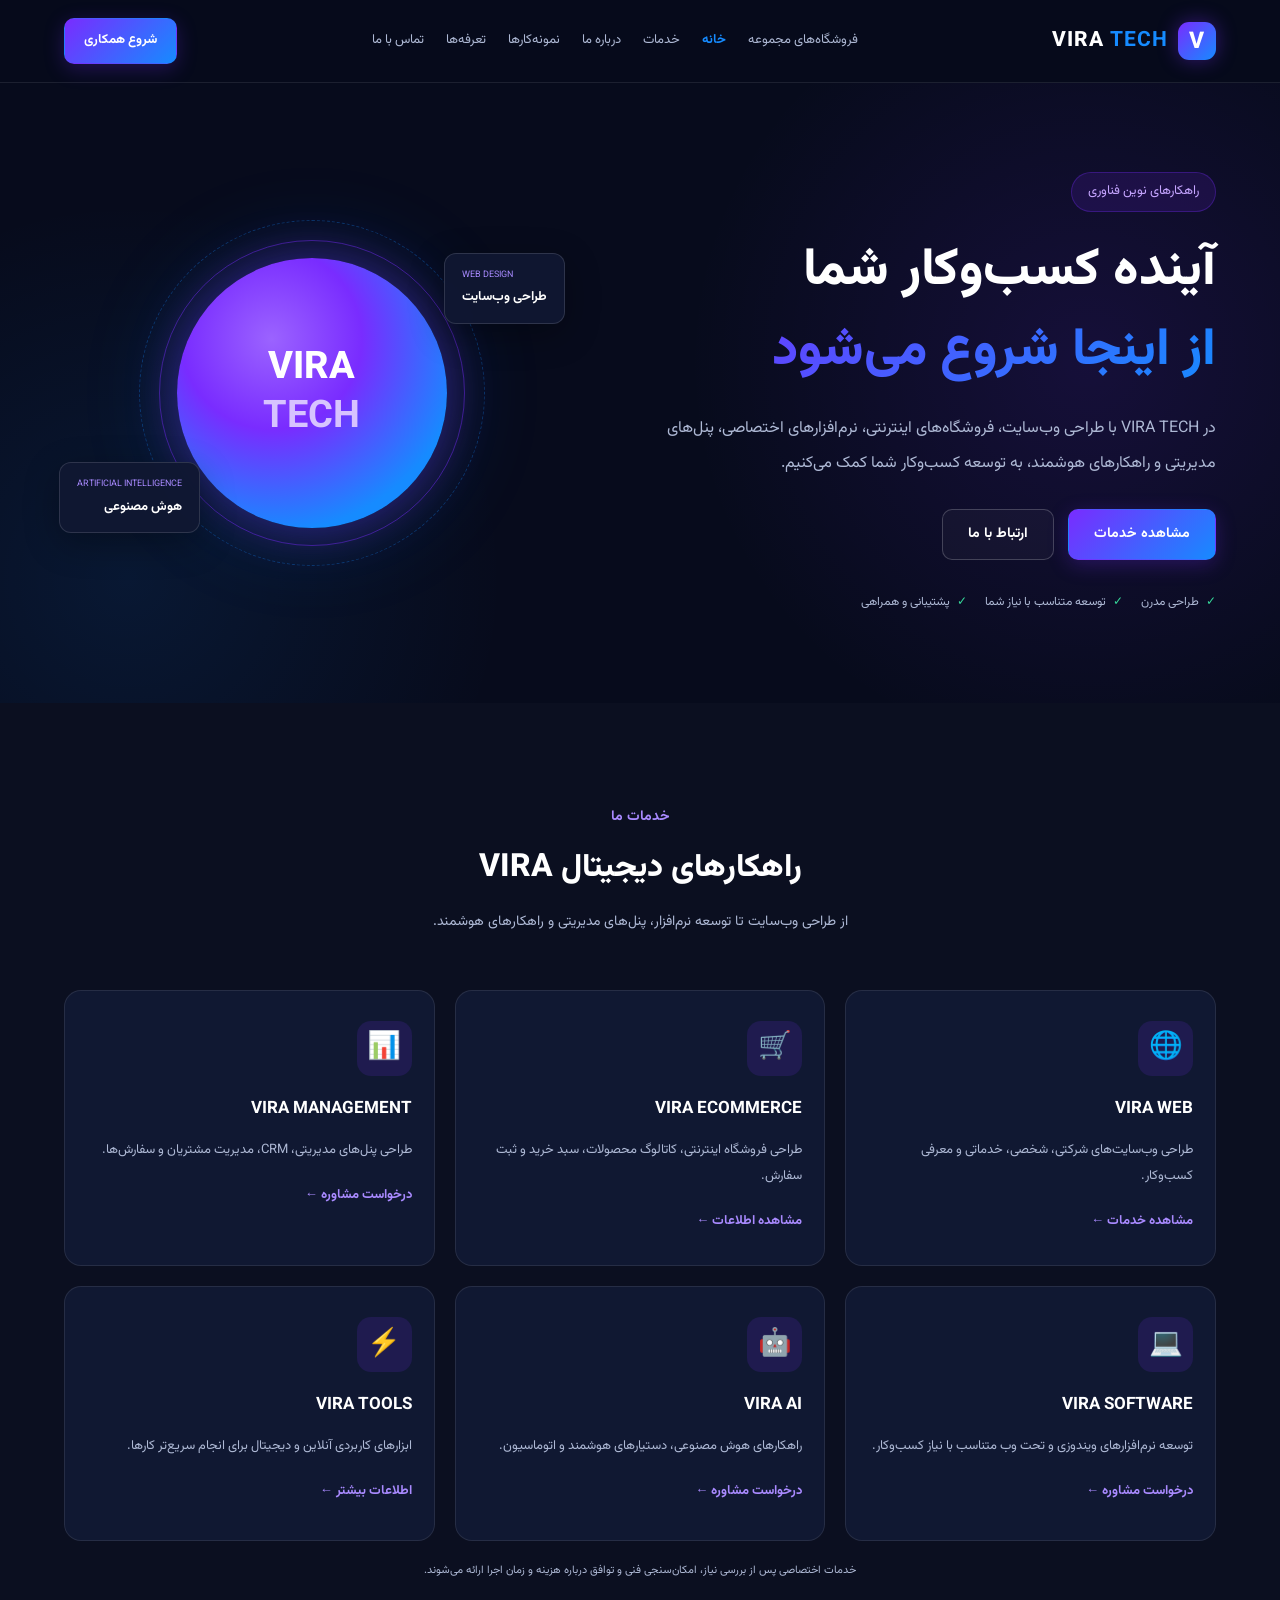
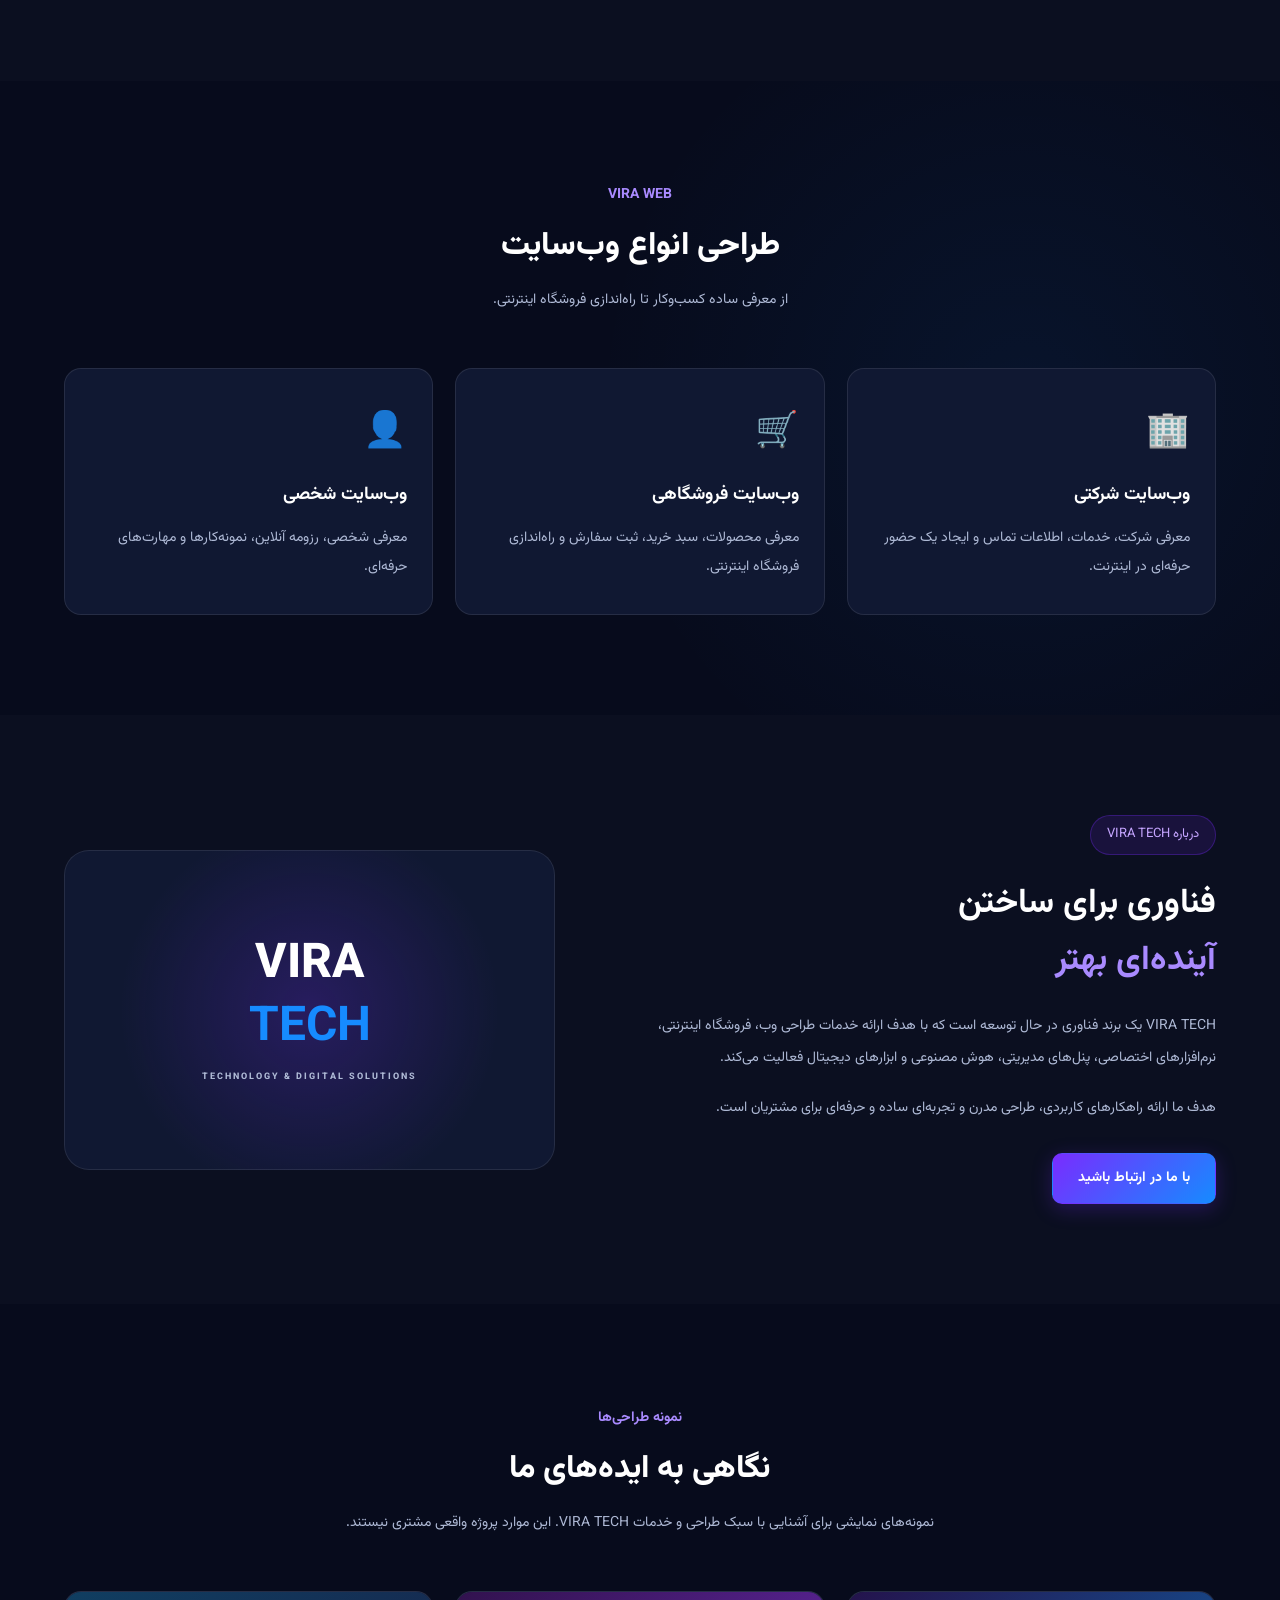
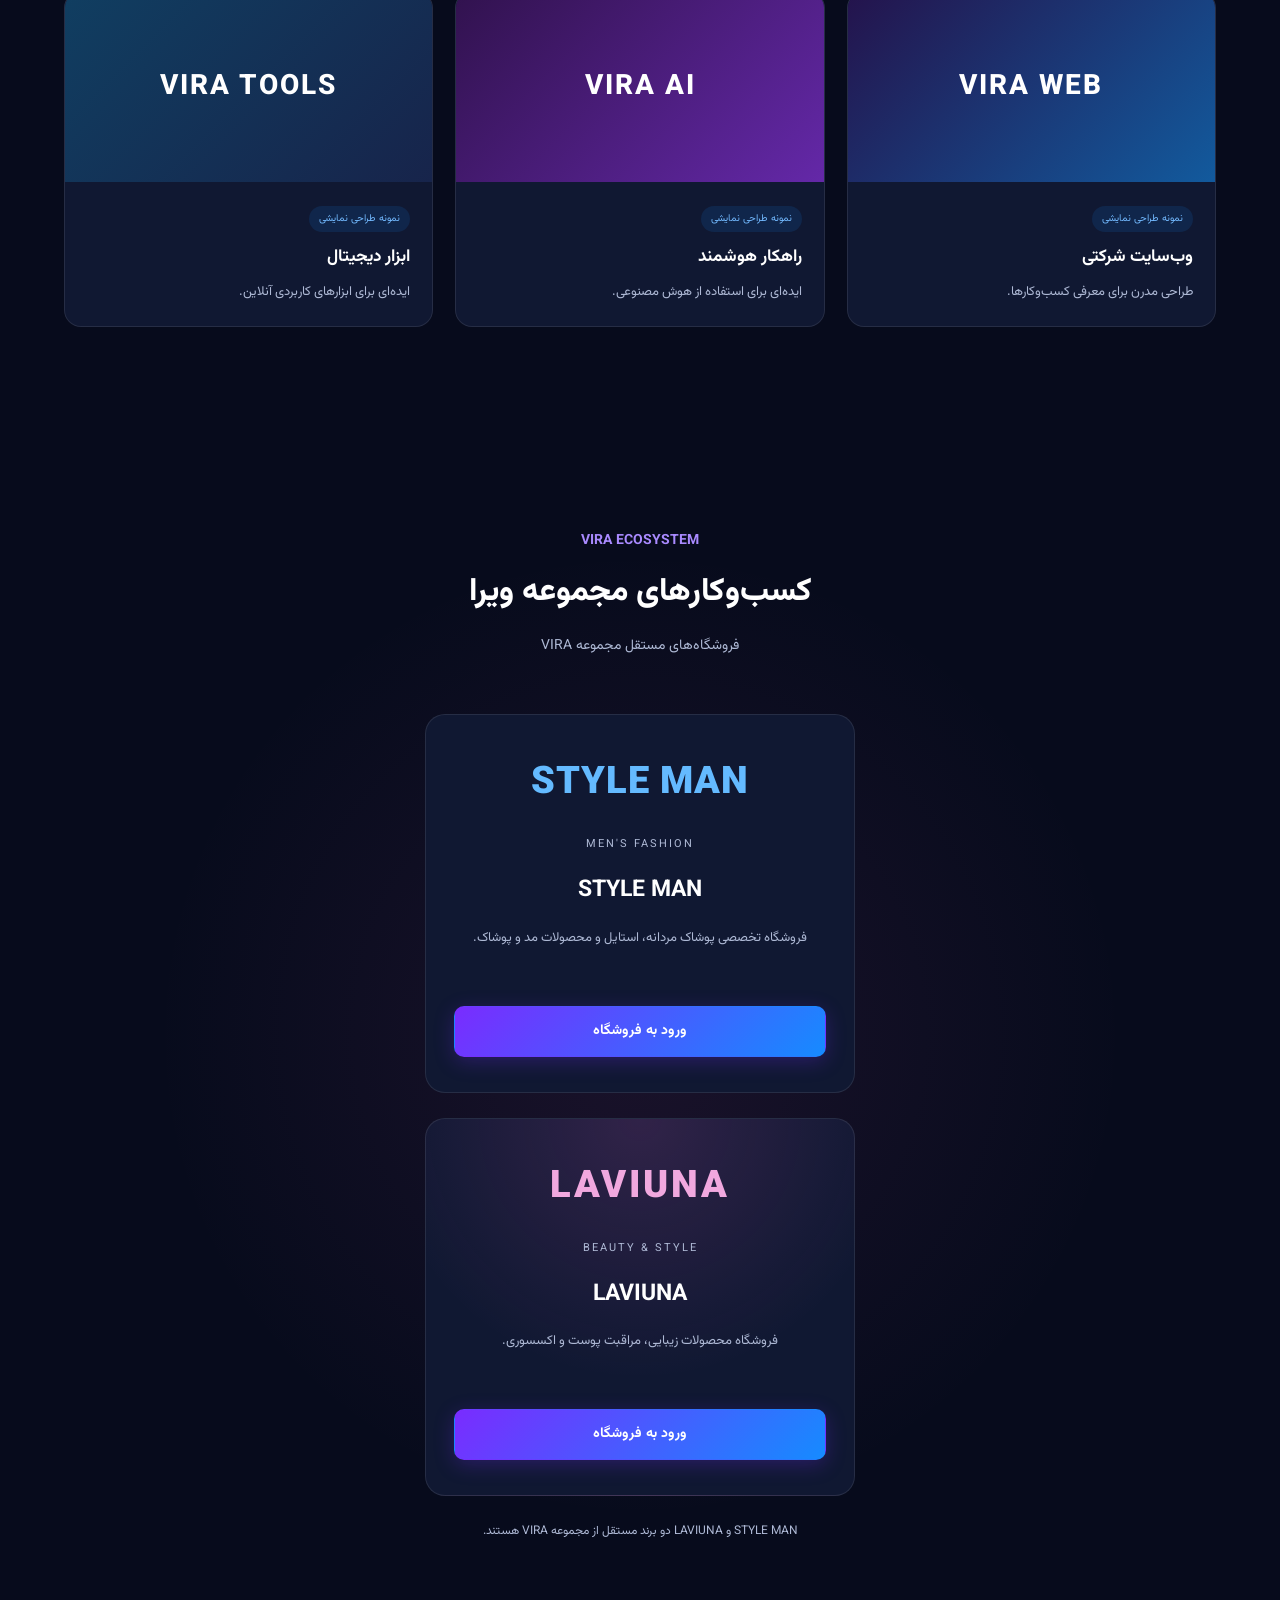
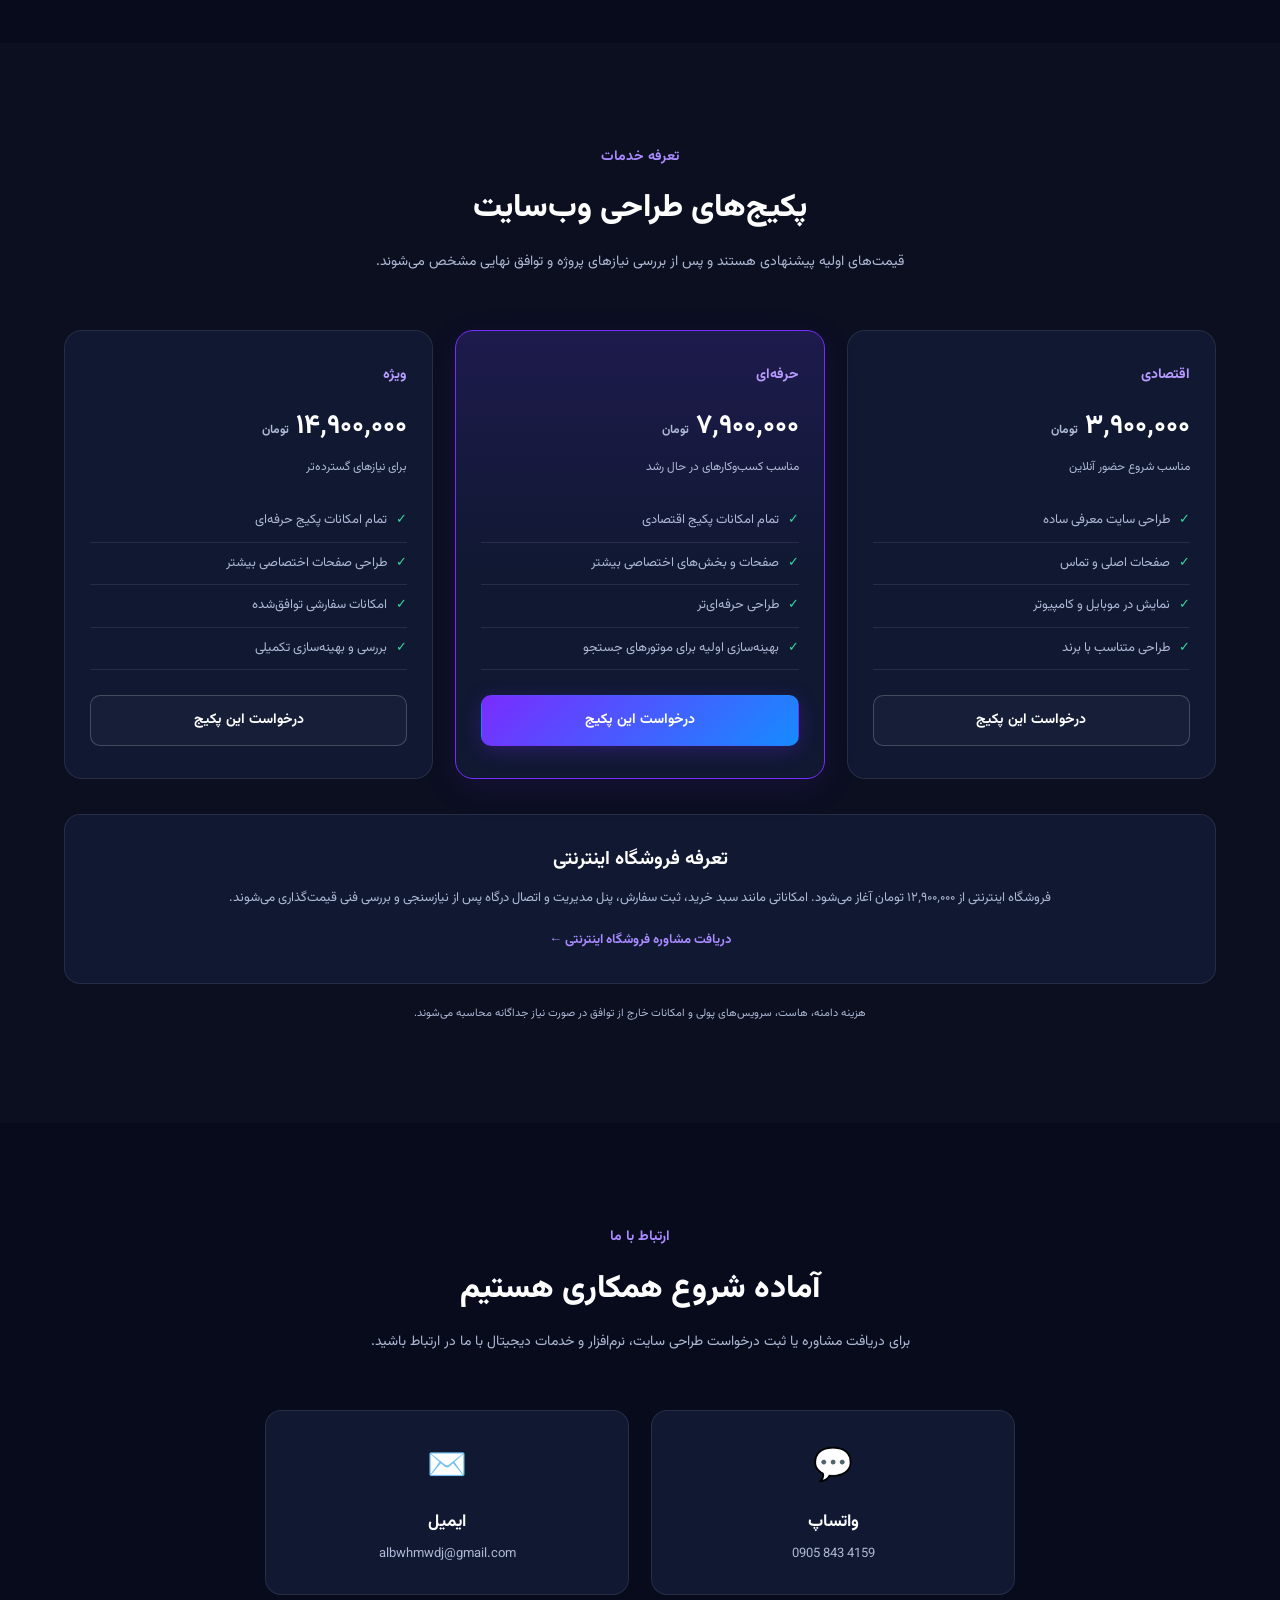
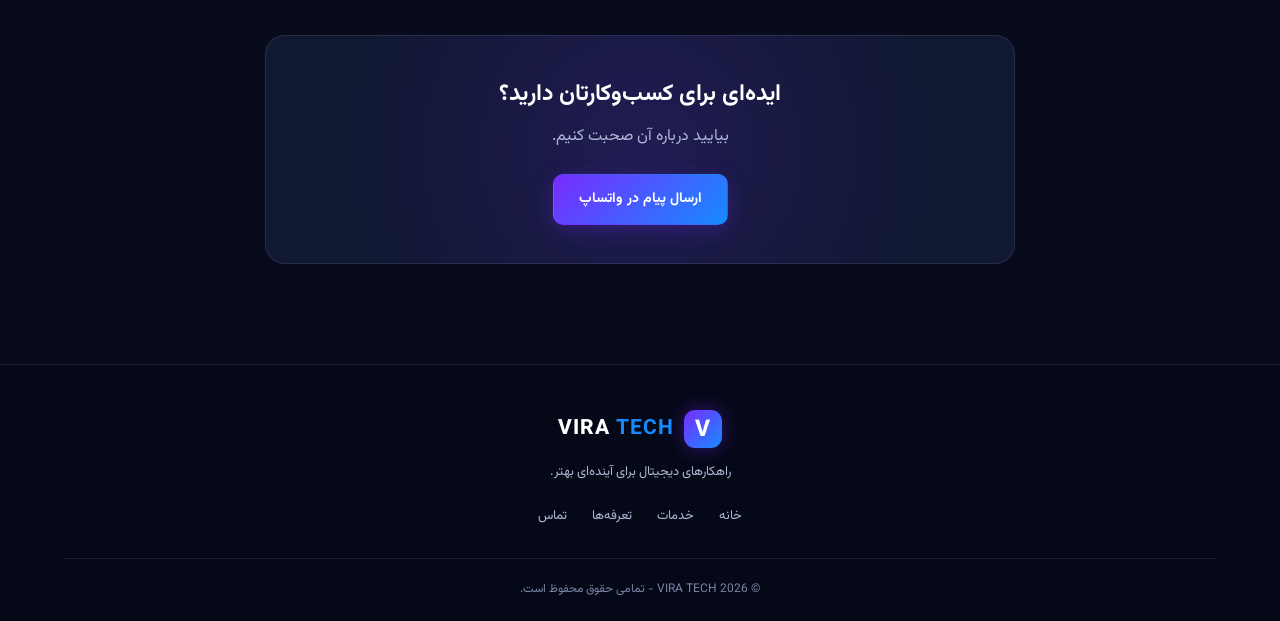
==== commit 4e54d461: "index.html" ====
--- a/index.html
+++ b/index.html
@@ -416,6 +416,7 @@
         </div>
     </section>
 
+
 <!-- VIRA ECOSYSTEM -->
 <section class="section ecosystem" id="ecosystem">
     <div class="container">
@@ -424,41 +425,62 @@
             <span>VIRA ECOSYSTEM</span>
             <h2>کسب‌وکارهای مجموعه ویرا</h2>
             <p>
-                محصولات و فروشگاه‌های مستقل مجموعه VIRA
+                فروشگاه‌های مستقل مجموعه VIRA
             </p>
         </div>
 
         <div class="ecosystem-grid">
 
+            <!-- STYLE MAN -->
+            <article class="ecosystem-card styleman-card">
+                <div class="ecosystem-brand styleman-brand">
+                    STYLE MAN
+                </div>
+
+                <span class="ecosystem-label">MEN'S FASHION</span>
+
+                <h3>STYLE MAN</h3>
+
+                <p>
+                    فروشگاه تخصصی پوشاک مردانه،
+                    استایل و محصولات مد و پوشاک.
+                </p>
+
+                <a href="https://jafar-styleman26.github.io/styleman-site/"
+                   class="btn btn-primary"
+                   target="_blank"
+                   rel="noopener noreferrer">
+                    ورود به فروشگاه
+                </a>
+            </article>
+
+            <!-- LAVIUNA -->
             <article class="ecosystem-card laviuna-card">
                 <div class="ecosystem-brand laviuna-brand">
                     LAVIUNA
                 </div>
 
-                <span class="ecosystem-label">
-                    BEAUTY & STYLE
-                </span>
+                <span class="ecosystem-label">BEAUTY & STYLE</span>
 
                 <h3>LAVIUNA</h3>
 
                 <p>
-                    فروشگاه تخصصی زیبایی، مراقبت پوست،
-                    اکسسوری و محصولات سبک زندگی.
-                </p>
-
-                <a
-                    href="https://jafar-styleman26.github.io/laviuna/"
-                    class="btn btn-primary"
-                    target="_blank"
-                    rel="noopener noreferrer">
-                    ورود به فروشگاه LAVIUNA
+                    فروشگاه محصولات زیبایی،
+                    مراقبت پوست و اکسسوری.
+                </p>
+
+                <a href="https://jafar-styleman26.github.io/laviuna/"
+                   class="btn btn-primary"
+                   target="_blank"
+                   rel="noopener noreferrer">
+                    ورود به فروشگاه
                 </a>
             </article>
 
         </div>
 
         <p class="ecosystem-footer">
-            LAVIUNA یکی از برندهای مستقل مجموعه VIRA است.
+            STYLE MAN و LAVIUNA دو برند مستقل از مجموعه VIRA هستند.
         </p>
 
     </div>
